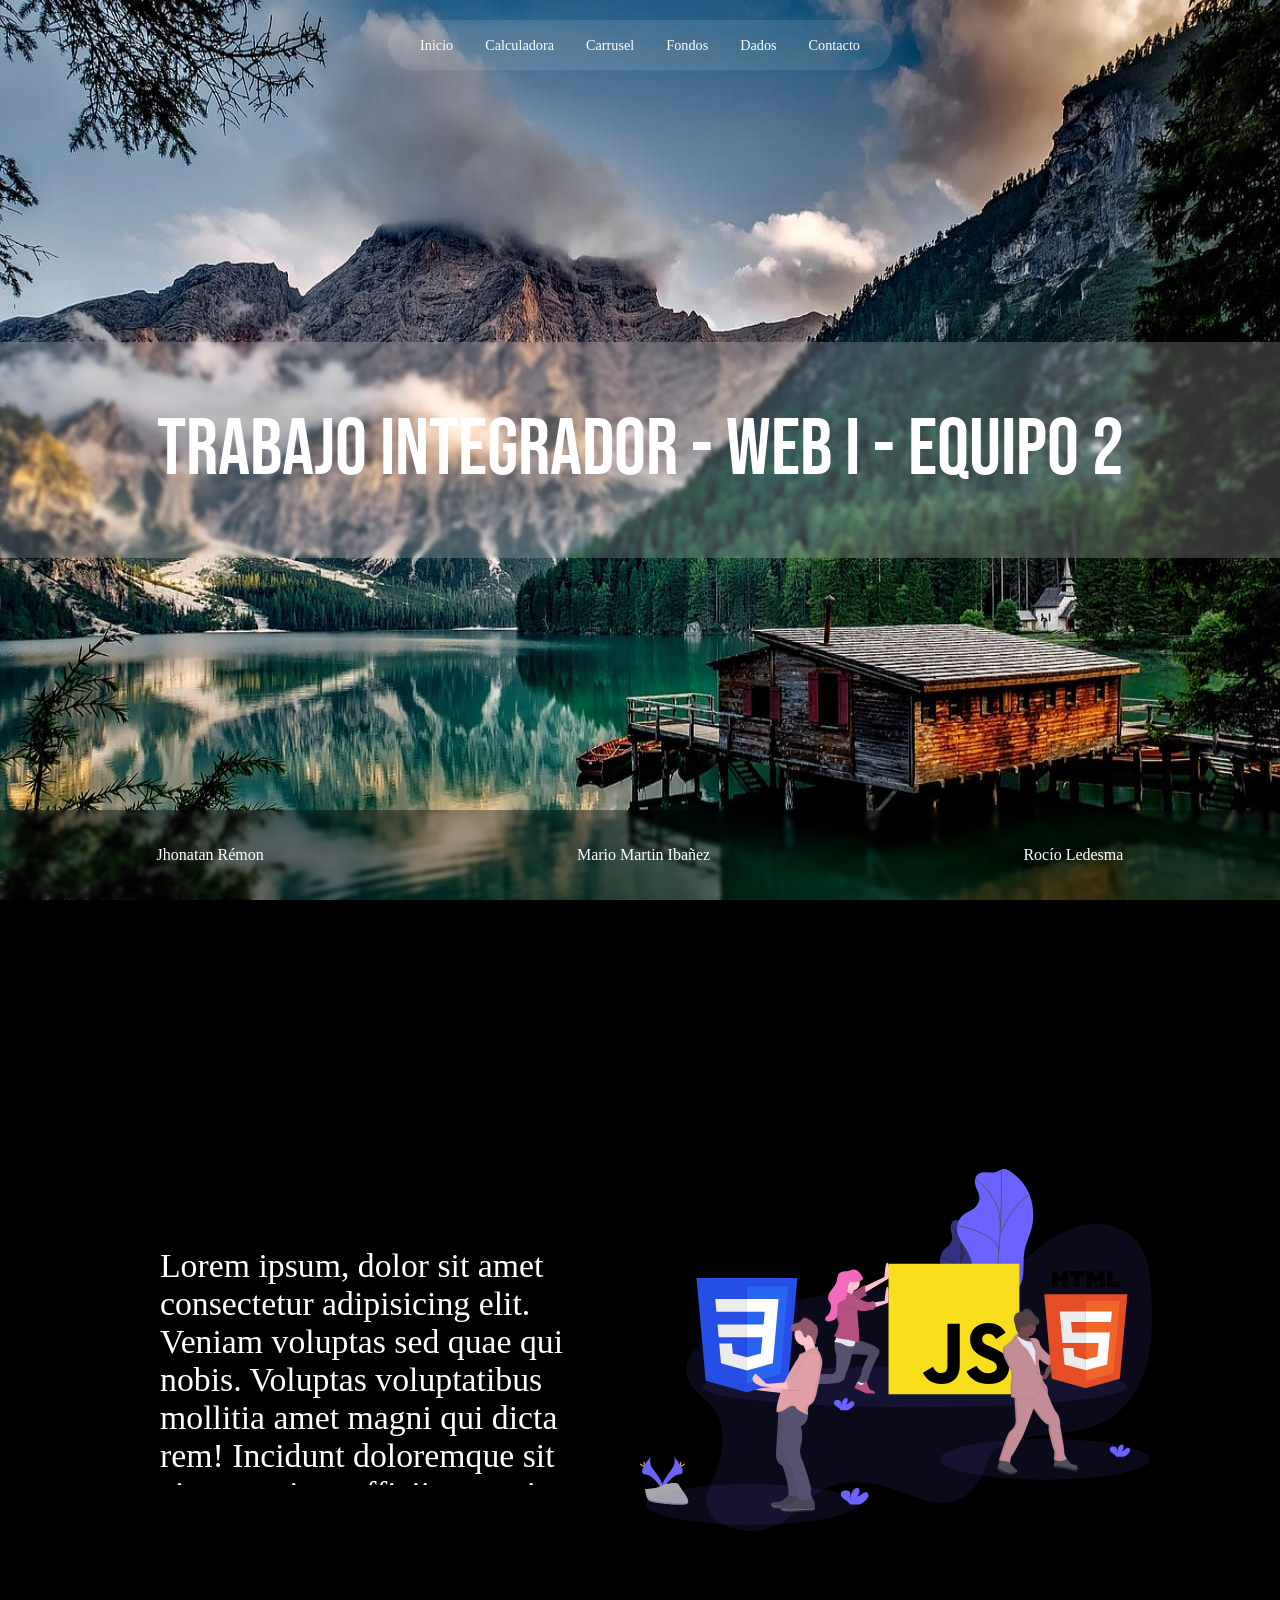
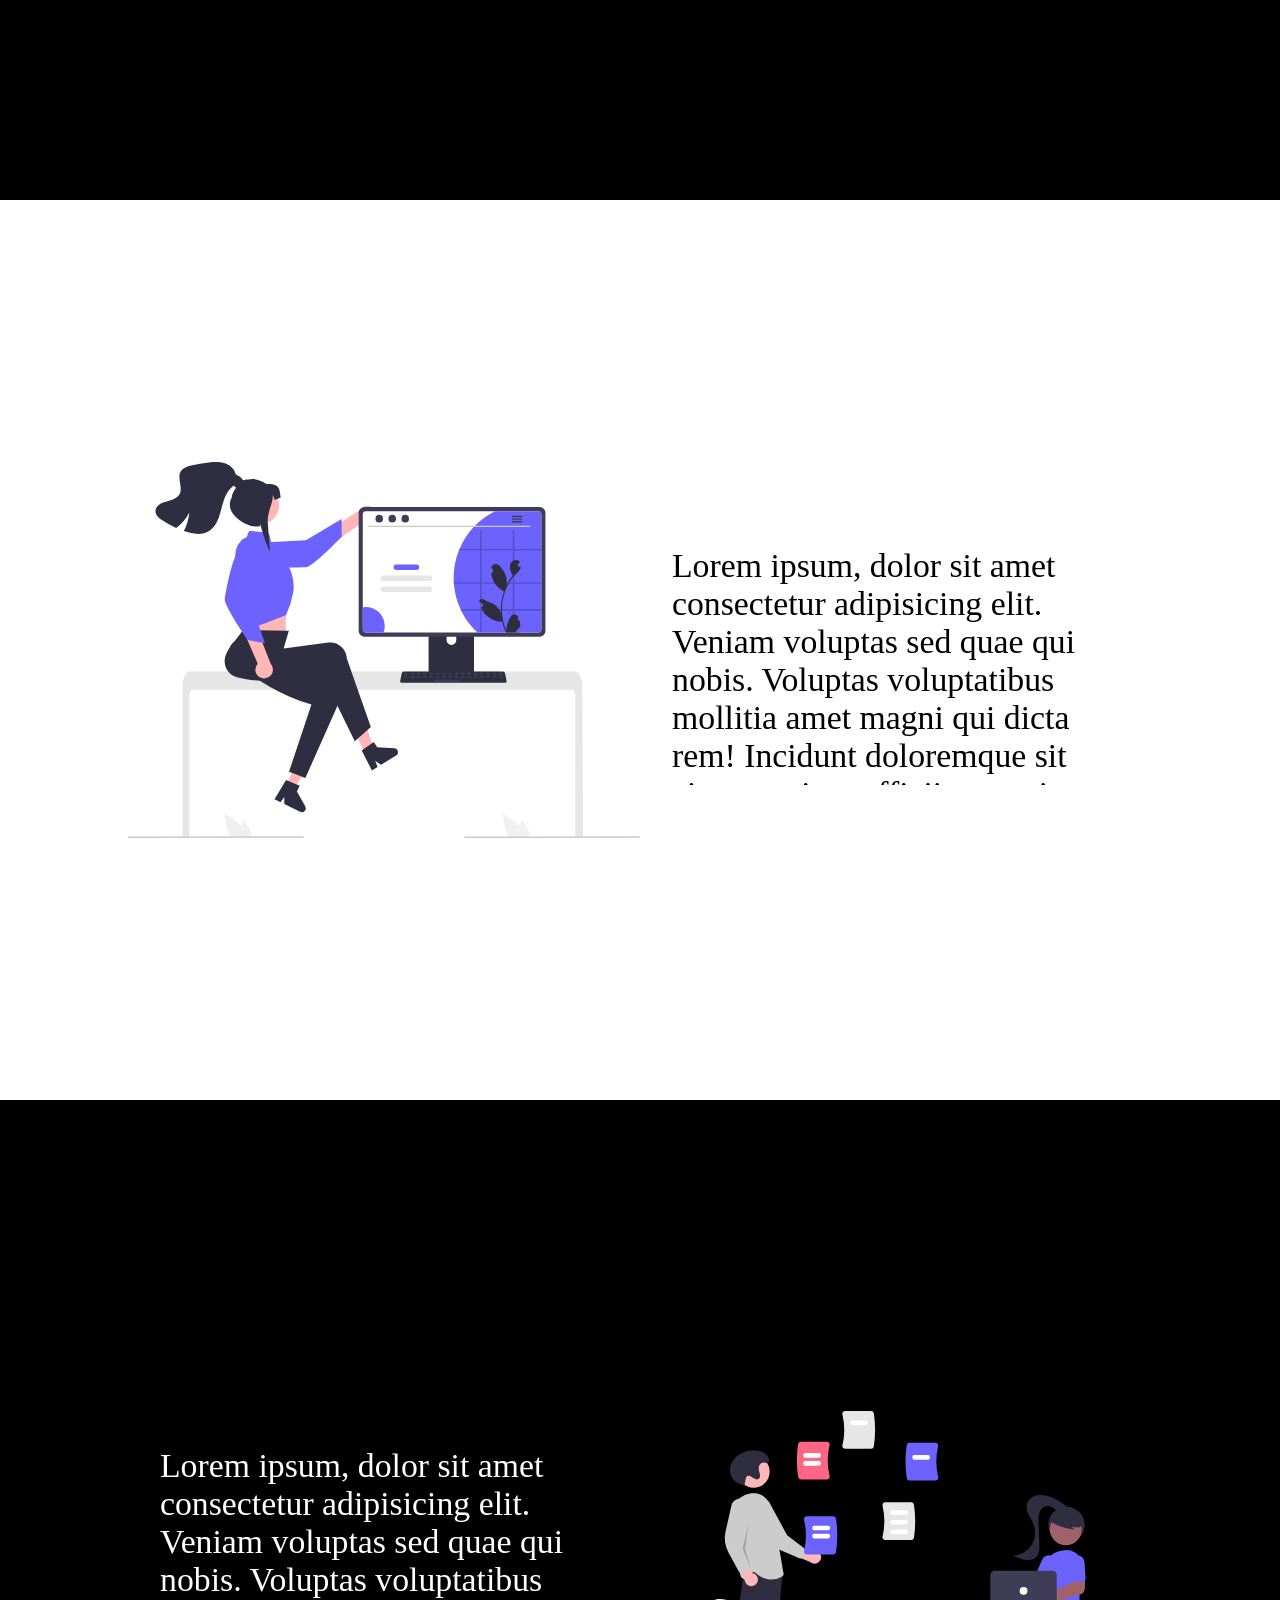
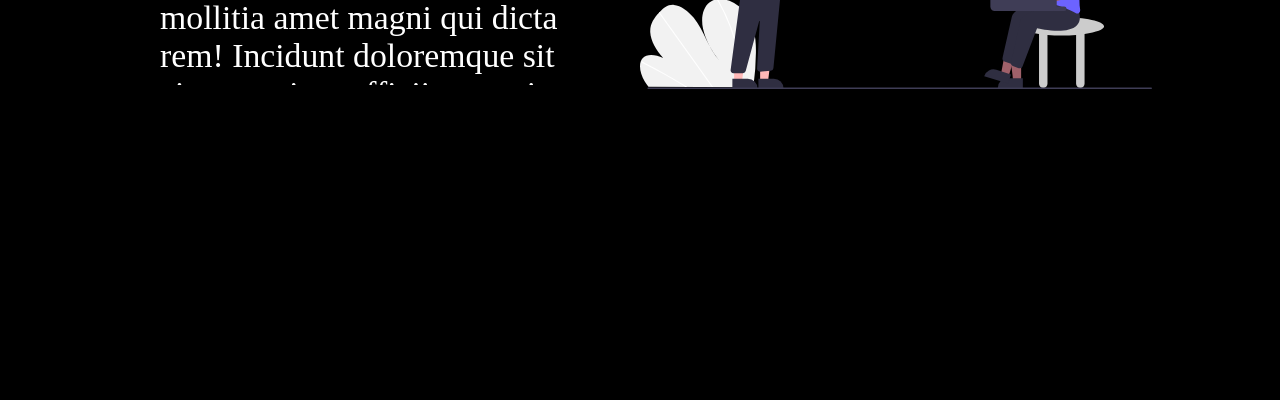
==== index.html @ 0be19ceb "realizando correciones y comentarios varios" ====
<!DOCTYPE html>
<html lang="es">
  <head>
    <meta charset="UTF-8" />
    <meta name="viewport" content="width=device-width, initial-scale=1.0" />
    <!-- Estilos generales y  reseteo de paginas -->
    <link rel="stylesheet" href="estilos/stylegranel.css" />
    <!-- Estilos propios de la pagina -->
    <link rel="stylesheet" href="estilos/index.css" />
    <!-- icono -->
    <link rel="icon" href="../imagenes/logo/UGD.png" />
    <title>UGD - G2 - Principal</title>
  </head>
  <body>
    <!-- header -->
    <header class="cabecera">
      <nav class="menu-nav">
        <ul class="lista-menu">
          <!-- EL menu de navegacion se carga desde JavaScript -->
        </ul>
      </nav>
    </header>
    <!-- section para el centrado -->
    <section class="centrado">  
      <main class="main-estilo">
        <div class="seccion-principal">
          <h1 id="foco">Trabajo integrador - WEB I - Equipo 2</h1>
        </div>
      </main>
    </section>
    <section class="ver" id="uno">
      <p class="parraf impar">Lorem ipsum, dolor sit amet consectetur adipisicing elit. Veniam voluptas sed quae qui nobis. Voluptas voluptatibus mollitia amet magni qui dicta rem! Incidunt doloremque sit eius, maxime officiis magni. Natus temporibus consequuntur rerum voluptatibus fugit, aspernatur facere. Odit odio culpa necessitatibus blanditiis ipsa porro, rem cum repellat voluptates ut non est, totam ducimus asperiores laborum eligendi minus distinctio ipsam velit?</p>
      <img src="imagenes/index/imagenHTML_CSS_JS.svg" alt="html, css, javasccript" id="hcj" class="img">
    </section>
    <section class="ver" id="dos">
      <img src="imagenes/index/diseño.svg" alt="diseño" id="diseño" class="img">
      <p class="parraf par">Lorem ipsum, dolor sit amet consectetur adipisicing elit. Veniam voluptas sed quae qui nobis. Voluptas voluptatibus mollitia amet magni qui dicta rem! Incidunt doloremque sit eius, maxime officiis magni. Natus temporibus consequuntur rerum voluptatibus fugit, aspernatur facere. Odit odio culpa necessitatibus blanditiis ipsa porro, rem cum repellat voluptates ut non est, totam ducimus asperiores laborum eligendi minus distinctio ipsam velit?</p>
    </section>
    <section class="ver" id="tres">
      <p class="parraf impar">Lorem ipsum, dolor sit amet consectetur adipisicing elit. Veniam voluptas sed quae qui nobis. Voluptas voluptatibus mollitia amet magni qui dicta rem! Incidunt doloremque sit eius, maxime officiis magni. Natus temporibus consequuntur rerum voluptatibus fugit, aspernatur facere. Odit odio culpa necessitatibus blanditiis ipsa porro, rem cum repellat voluptates ut non est, totam ducimus asperiores laborum eligendi minus distinctio ipsam velit?</p>
      <img src="imagenes/index/proyecto.svg" alt="proyecto" id="proyecto" class="img">
    </section>
    <!-- footer -->
    <footer class="footer">
      <!-- El footer se carga desde JavaScript -->
    </footer>
    <!-- carga el menu de navegacion -->
    <script src="logica/menu.js"></script>
    <!-- carga footer -->
    <script src="logica/footer.js"></script>
    
  </body>
</html>
---- estilos/stylegranel.css ----
/* Importamos las fuentes que vamos a usar roboto, monserrat y bebas neue */
@import url("https://fonts.googleapis.com/css2?family=Roboto+Mono:ital,wght@0,100..700;1,100..700&display=swap");
@import url("https://fonts.googleapis.com/css2?family=Montserrat+Alternates:ital,wght@0,100;0,200;0,300;0,400;0,500;0,600;0,700;0,800;0,900;1,100;1,200;1,300;1,400;1,500;1,600;1,700;1,800;1,900&family=Roboto+Mono:ital,wght@0,100..700;1,100..700&display=swap");
@import url("https://fonts.googleapis.com/css2?family=Bebas+Neue&display=swap");
/* Reseteamos los parametros */
* {
  margin: 0;
  padding: 0;
  box-sizing: border-box;
  color: white;
}
/* Colocamos un fondo negro por si falla el body */
:root {
  background-color: black;
  --fs-sm: clamp(0.8rem, 0.17vw + 0.76rem, 0.89rem);
  --fs-base: clamp(1rem, 0.34vw + 0.91rem, 1.19rem);
  --fs-md: clamp(1.25rem, 0.61vw + 1.1rem, 1.58rem);
  --fs-lg: clamp(1.56rem, 1vw + 1.31rem, 2.11rem);
  --fs-xl: clamp(1.95rem, 1.56vw + 1.56rem, 2.81rem);
  --fs-xxl: clamp(2.44rem, 2.38vw + 1.85rem, 3.75rem);
  --fs-xxxl: clamp(3.05rem, 3.54vw + 2.17rem, 5rem);
}
/* Usamos un display grid para el header, section y footer para evitar inconvenientes resposives */
body {
  display: grid;
  background-repeat: no-repeat;
  background-size: 100vw 100vh;
  min-height: 100vh;
  min-width: 100vw;
  grid-template-rows: auto 1fr auto;
}
/* display flex para centrar el section */
.centrado {
  display: flex;
  justify-content: space-around;
  align-items: center;
  min-width: 100vw;
  min-height: 100vh;
}
/* display flex para centrar  */
.conteiner {
  display: flex;
  justify-content: center;
  align-items: center;
  flex-flow: column nowrap;
}
/* display flex para centrar el header */
.cabecera {
  display: flex;
  justify-content: center;
  align-items: center;
  flex-flow: column nowrap;
  height: 10vh;
  position: fixed;
  right: 50%;
  left: 50%;
}
/* display flex para centrar el nav */
.menu-nav {
  display: flex;
  justify-content: center;
  align-items: center;
  flex-flow: row nowrap;
  height: 5vh;
}
/* display flex para centrar ul */
.lista-menu {
  display: flex;
  justify-content: center;
  align-items: center;
  flex-flow: row nowrap;
  border-radius: 200px;
  background-color: rgba(255, 255, 255, 0.1);
}
/* etiqueta li */
.lista-menu li {
  list-style: none;
  padding: 1rem;
}
/* Etiqueta a */
.lista-menu li a {
  text-decoration: none;
  font-size: clamp(0.8rem, 0.17vw + 0.76rem, 0.89rem);
  color: white;
  padding: 1rem;
}
/* hover de etiqueta a */
.lista-menu li a:hover {
  color: orangered;
  background-color: rgba(0, 0, 0, 0.2);
}
/* clase titulos */
.titulo {
  font-size: 4rem;
  color: azure;
  margin-top: 20px;
  text-decoration: underline;
  text-align: center;
}
/* clase parrafos */
.parrafo {
  color: coral;
  padding: 1em;
  text-align: justify;
}
/* footer user-select: none que evitar que el usuario selecciones el parrafo */
.footer {
  user-select: none;
  display: flex;
  justify-content: space-around;
  align-items: center;
  height: 10vh;
  background-color: rgba(0, 0, 0, 0.4);
  backdrop-filter: blur(2px);
  color: white;
  min-width: 100vw;
  position: fixed;
  bottom: 0;
}
/* stylo botones generales */
.btn {
  background-color: cornflowerblue;
  color: black;
  width: 150px;
  height: 50px;
  border-radius: 10px;
  font-size: 18px;
  font-weight: bold;
  cursor: pointer;
}
/* estilo hover de botones generales */
.btn:hover {
  background-color: crimson;
  color: white;
}
---- estilos/index.css ----
/* fondo de pagina index */
body {
  background-image: url(../imagenes/fondos/fondo\ principal.jpg);
}
/* tag main */
.main-estilo {
  width: 100vw;
  display: flex;
  justify-content: center;
  align-items: center;
  background-color: rgba(255, 255, 255, 0.1);
}
/* tag section */
.seccion-principal {
  display: flex;
  text-align: center;
  justify-content: center;
  align-items: center;
  backdrop-filter: blur(2px);
}
/* tag H1 */
#foco {
  user-select: none;
  width: 100vw;
  min-width: 500px;
  font-size: clamp(1rem, 3.54vw + 2.17rem, 5rem);
  background-color: rgba(255, 255, 255, 0.1);
  padding: 60px;
  font-family: "Bebas Neue", sans-serif;
  font-style: normal;
  font-weight: 400;
}
/* --------------para checkear--------------------------- */
.ver {
  width: 100vw;
  height: 100vh;
  display: flex;
  justify-content: center;
  align-items: center;
}

#uno {
  background-color: black;
}

#dos {
  background-color: white;
}

#tres {
  background-color: black;
}

.par {
  color: black;
}

.parraf {
  max-width: 40vw;
  max-height: 30vh;
  text-align: start;
  font-size: var(--fs-lg);
  padding: 2rem;
  overflow: hidden;
}

.img {
  width: 40%;
}
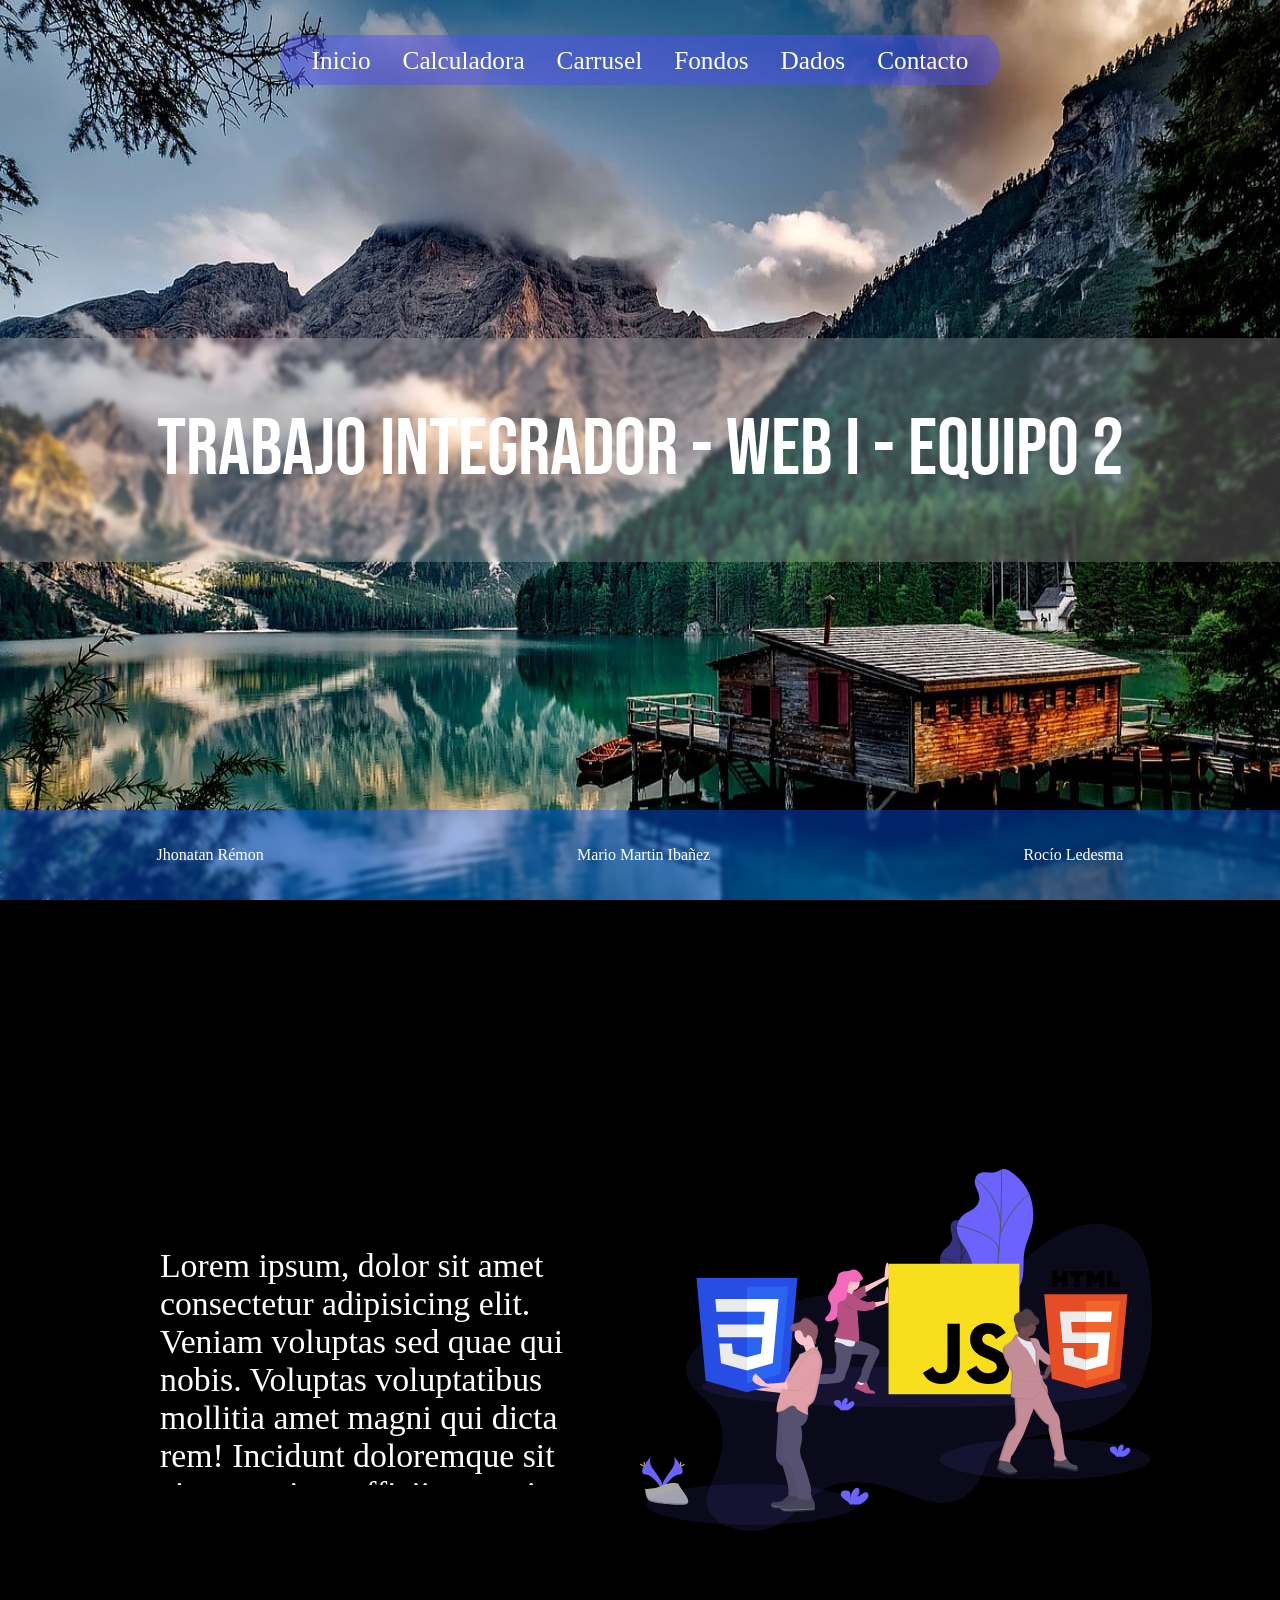
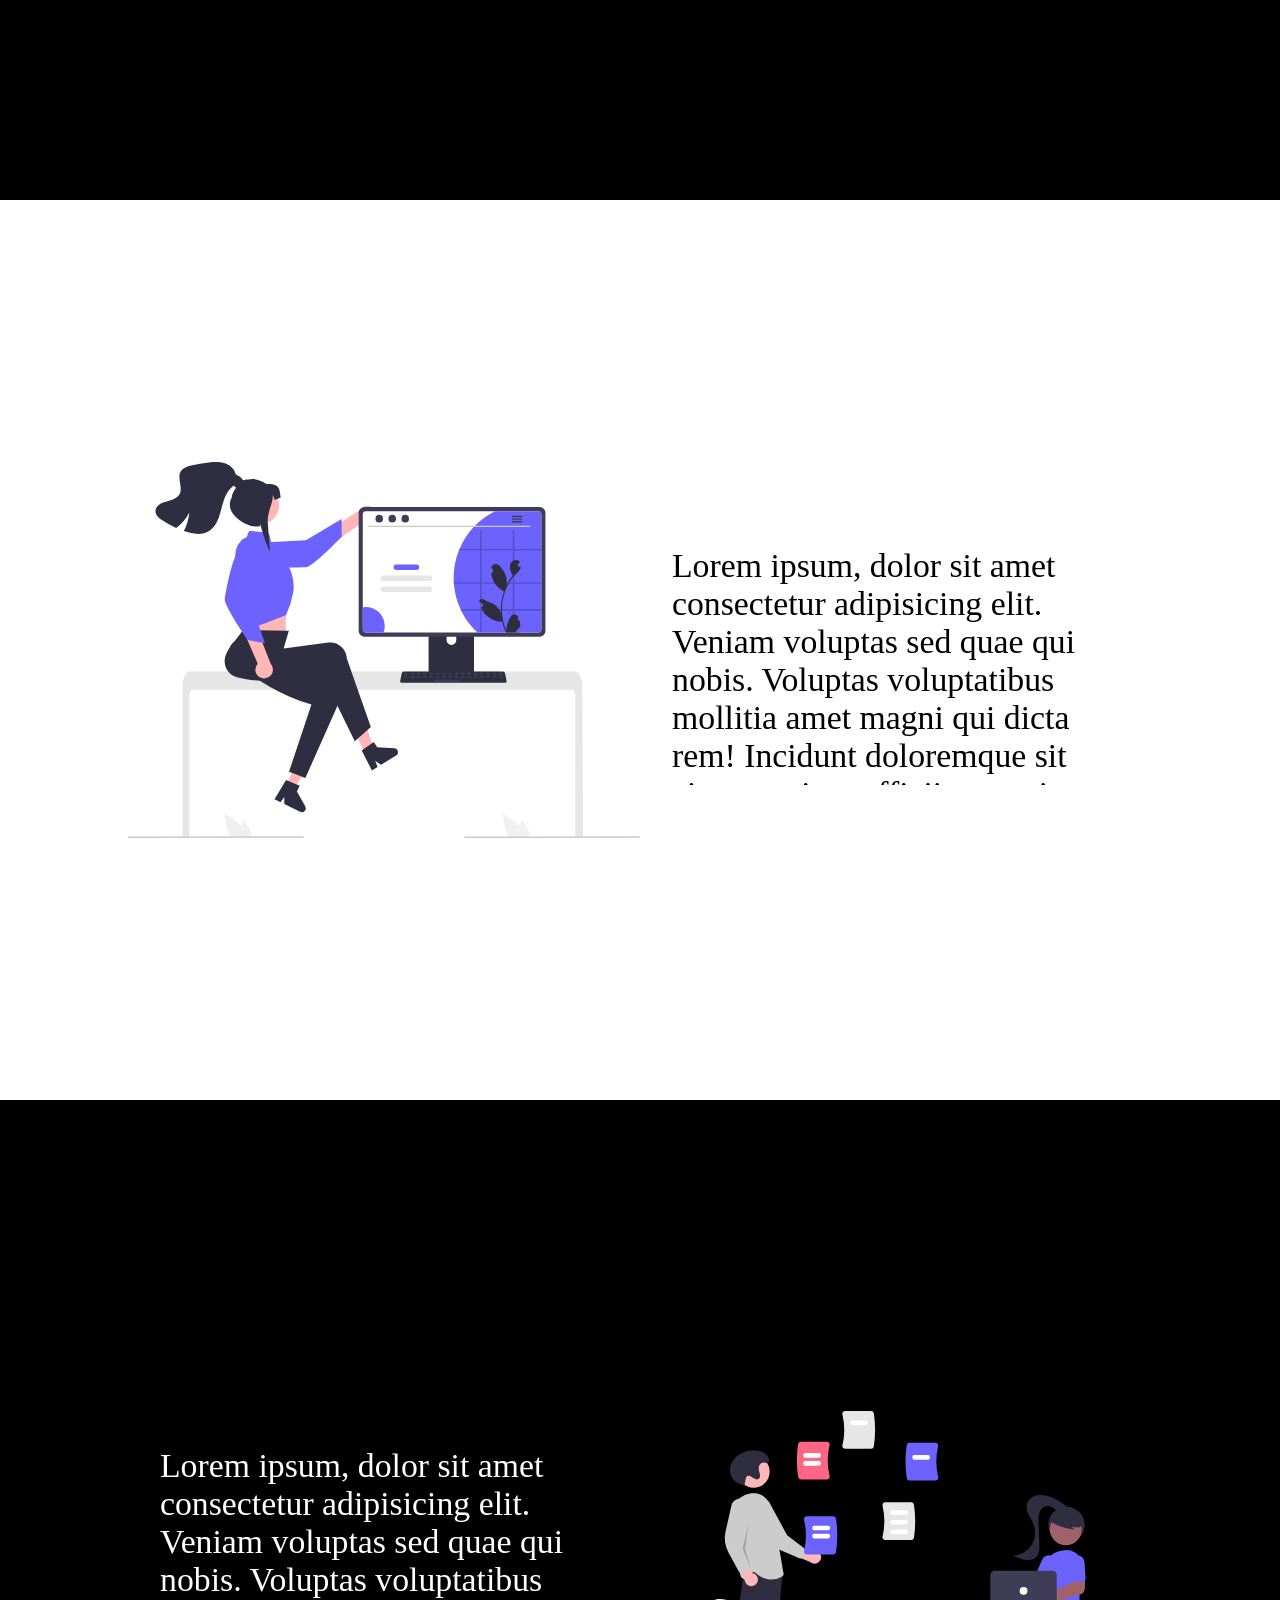
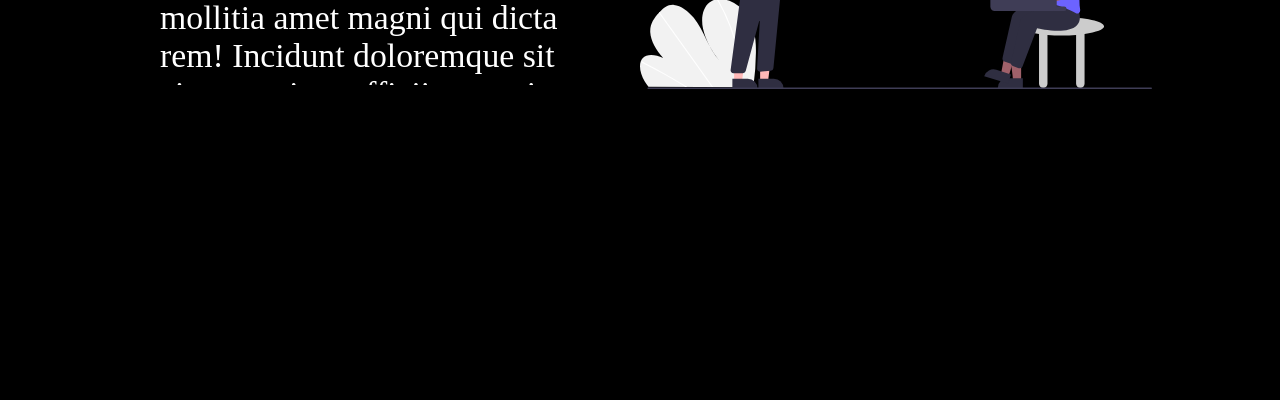
==== commit c70bcfce: "mejorando responsive" ====
--- a/index.html
+++ b/index.html
@@ -7,6 +7,8 @@
     <link rel="stylesheet" href="estilos/stylegranel.css" />
     <!-- Estilos propios de la pagina -->
     <link rel="stylesheet" href="estilos/index.css" />
+    <!-- @media para menu responsive -->
+    <link rel="stylesheet" href="estilos/menu_ham.css">
     <!-- icono -->
     <link rel="icon" href="../imagenes/logo/UGD.png" />
     <title>UGD - G2 - Principal</title>
@@ -14,6 +16,9 @@
   <body>
     <!-- header -->
     <header class="cabecera">
+      <div id="cont-ham">
+        <img src="imagenes/iconos/more_vert_FILL0_wght400_GRAD0_opsz24.svg" alt="ham" id="ham">
+      </div>
       <nav class="menu-nav">
         <ul class="lista-menu">
           <!-- EL menu de navegacion se carga desde JavaScript -->
@@ -48,6 +53,8 @@
     <script src="logica/menu.js"></script>
     <!-- carga footer -->
     <script src="logica/footer.js"></script>
+    <!-- menu hamburguesa -->
+    <script src="logica/menuHambur.js"></script>
     
   </body>
 </html>
--- a/estilos/stylegranel.css
+++ b/estilos/stylegranel.css
@@ -25,8 +25,8 @@
   display: grid;
   background-repeat: no-repeat;
   background-size: 100vw 100vh;
-  min-height: 100vh;
-  min-width: 100vw;
+  background-attachment: fixed;
+  background-position: center;
   grid-template-rows: auto 1fr auto;
 }
 /* display flex para centrar el section */
@@ -49,11 +49,11 @@
   display: flex;
   justify-content: center;
   align-items: center;
-  flex-flow: column nowrap;
+  flex-flow: row nowrap;
+  width: 100vw;
   height: 10vh;
   position: fixed;
-  right: 50%;
-  left: 50%;
+  left: 0;
 }
 /* display flex para centrar el nav */
 .menu-nav {
@@ -61,7 +61,9 @@
   justify-content: center;
   align-items: center;
   flex-flow: row nowrap;
-  height: 5vh;
+  height: 50px;
+  margin-top: 30px;
+  overflow: hidden;
 }
 /* display flex para centrar ul */
 .lista-menu {
@@ -70,7 +72,7 @@
   align-items: center;
   flex-flow: row nowrap;
   border-radius: 200px;
-  background-color: rgba(255, 255, 255, 0.1);
+  background-color: rgba(78, 78, 250, 0.468);
 }
 /* etiqueta li */
 .lista-menu li {
@@ -80,19 +82,19 @@
 /* Etiqueta a */
 .lista-menu li a {
   text-decoration: none;
-  font-size: clamp(0.8rem, 0.17vw + 0.76rem, 0.89rem);
-  color: white;
+  color: rgb(255, 255, 255);
   padding: 1rem;
+  font-size: var(--fs-md);
 }
 /* hover de etiqueta a */
 .lista-menu li a:hover {
-  color: orangered;
+  color: rgb(123, 205, 112);
   background-color: rgba(0, 0, 0, 0.2);
 }
 /* clase titulos */
 .titulo {
   font-size: 4rem;
-  color: azure;
+  color: rgb(26, 106, 227);
   margin-top: 20px;
   text-decoration: underline;
   text-align: center;
@@ -110,16 +112,16 @@
   justify-content: space-around;
   align-items: center;
   height: 10vh;
-  background-color: rgba(0, 0, 0, 0.4);
+  background-color: rgba(0, 89, 255, 0.404);
   backdrop-filter: blur(2px);
-  color: white;
-  min-width: 100vw;
+  color: rgb(255, 255, 255);
+  width: 100vw;
   position: fixed;
   bottom: 0;
 }
 /* stylo botones generales */
 .btn {
-  background-color: cornflowerblue;
+  background-color: rgb(255, 255, 255);
   color: black;
   width: 150px;
   height: 50px;
@@ -127,9 +129,14 @@
   font-size: 18px;
   font-weight: bold;
   cursor: pointer;
+  box-shadow: 0 0 1px rgb(251, 251, 251);
 }
 /* estilo hover de botones generales */
 .btn:hover {
-  background-color: crimson;
+  background-color: transparent;
   color: white;
 }
+
+#ham {
+  display: none;
+}
--- a/estilos/index.css
+++ b/estilos/index.css
@@ -22,10 +22,9 @@
 #foco {
   user-select: none;
   width: 100vw;
-  min-width: 500px;
   font-size: clamp(1rem, 3.54vw + 2.17rem, 5rem);
   background-color: rgba(255, 255, 255, 0.1);
-  padding: 60px;
+  padding: 5vw;
   font-family: "Bebas Neue", sans-serif;
   font-style: normal;
   font-weight: 400;
--- a/estilos/menu_ham.css
+++ b/estilos/menu_ham.css
@@ -0,0 +1,46 @@
+@media screen and (max-width: 576px) {
+  #cont-ham {
+    position: absolute;
+    left: 0;
+    width: 100vw;
+    z-index: 1;
+  }
+  
+  #ham {
+    position: relative;
+    top: 20px;
+    left: 20px;
+    display: flex;
+    width: 50px;
+    cursor: pointer;
+  }
+  .lista-menu {
+    display: none;
+    position: absolute;
+    top: 0;
+    bottom: 0;
+    border-radius: 0;
+    padding-top: 1vh;
+    width: 100vw;
+    height: 100vh;
+    background-color: rgba(78, 78, 250, 0.855);
+}
+.lista-menu li {
+    display: flex;
+    justify-content: space-evenly;
+    align-items: center;
+    flex-direction: column;
+    height: 100vh;
+    width: 100vw;
+  }
+  .lista-menu li a {
+    text-decoration: none;
+    color: rgb(255, 255, 255);
+    padding: 5% 100vw;
+    font-size: var(--fs-xl);
+  }
+}
+
+.activo {
+  display: flex;
+}
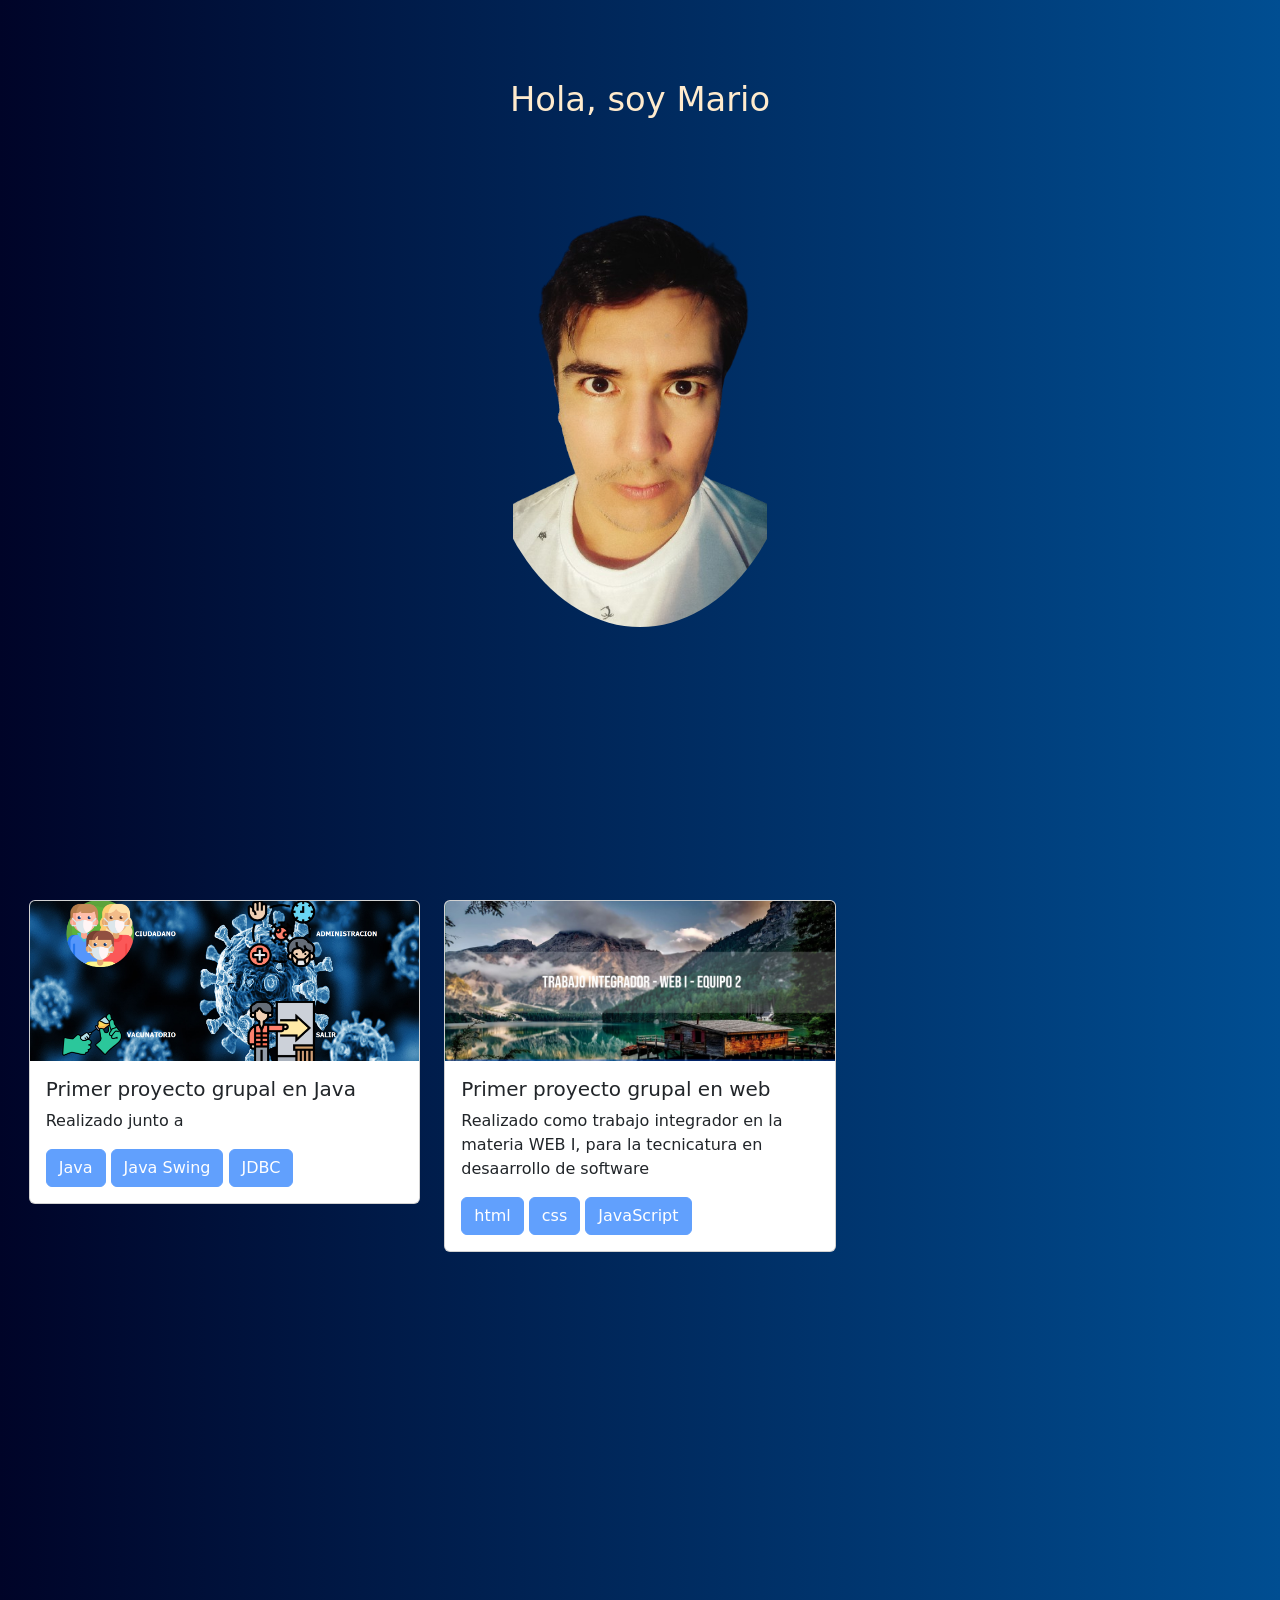
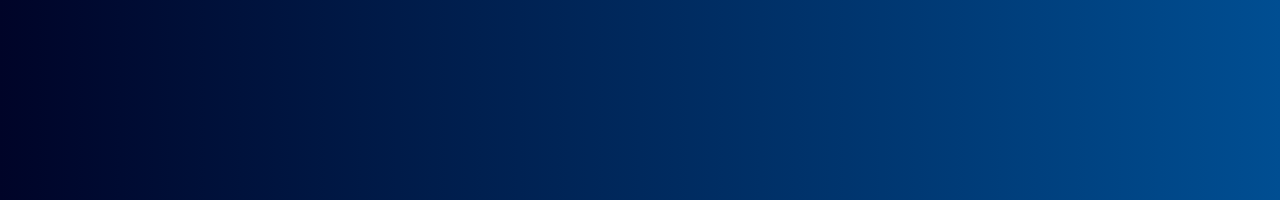
==== commit d6787726: "commit inicial porfolio" ====
--- a/index.html
+++ b/index.html
@@ -1,60 +1,53 @@
 <!DOCTYPE html>
-<html lang="es">
+<html lang="en">
   <head>
     <meta charset="UTF-8" />
     <meta name="viewport" content="width=device-width, initial-scale=1.0" />
-    <!-- Estilos generales y  reseteo de paginas -->
-    <link rel="stylesheet" href="estilos/stylegranel.css" />
-    <!-- Estilos propios de la pagina -->
-    <link rel="stylesheet" href="estilos/index.css" />
-    <!-- @media para menu responsive -->
-    <link rel="stylesheet" href="estilos/menu_ham.css">
-    <!-- icono -->
-    <link rel="icon" href="../imagenes/logo/UGD.png" />
-    <title>UGD - G2 - Principal</title>
+    <link rel="stylesheet" href="css/style.css" />
+    <link rel="icon" href="../img/iconos/Logo_hormiga.png" />
+    <title>Porfolio de Mario Martin Ibañez</title>
   </head>
   <body>
-    <!-- header -->
-    <header class="cabecera">
-      <div id="cont-ham">
-        <img src="imagenes/iconos/more_vert_FILL0_wght400_GRAD0_opsz24.svg" alt="ham" id="ham">
-      </div>
-      <nav class="menu-nav">
-        <ul class="lista-menu">
-          <!-- EL menu de navegacion se carga desde JavaScript -->
-        </ul>
-      </nav>
-    </header>
-    <!-- section para el centrado -->
-    <section class="centrado">  
-      <main class="main-estilo">
-        <div class="seccion-principal">
-          <h1 id="foco">Trabajo integrador - WEB I - Equipo 2</h1>
+    <nav class="navegacion">
+    </nav>
+    <section class="conteiner" id="sobre_mi">
+      <h2 class="titulo">Hola, soy Mario</h2>
+      <img src="img/foto/marioIbz.png" alt="foto de mario" id="logo_central">
+    </section>
+    <section class="conteiner">
+      <div class="row row-cols-1 row-cols-md-3 g-4">
+        <div class="col">
+          <div class="card">
+            <a href="https://github.com/joselesc/Vacunacion-g9?tab=readme-ov-file" target="_blank">
+              <img src="img/img_proyectos/Proyecto_java_argProg.png" class="card-img-top obj" alt="Proyecto Java">
+            </a>
+            <div class="card-body">
+              <h5 class="card-title">Primer proyecto grupal en Java</h5>
+              <p class="card-text">Realizado junto a </p>
+              <button type="button" class="btn btn-primary disabled">Java</button>
+              <button type="button" class="btn btn-primary disabled">Java Swing</button>
+              <button type="button" class="btn btn-primary disabled">JDBC</button>
+            </div>
+          </div>
         </div>
-      </main>
+        <div class="col">
+          <div class="card">
+            <a href="html/Trabajo_integrador_WEB_I_UGD/index.html" target="_blank">
+              <img src="img/img_proyectos/proyecto_web_I.JPG" class="card-img-top obj" alt="Proyecto web I">
+            </a>
+            <div class="card-body">
+              <h5 class="card-title">Primer proyecto grupal en web</h5>
+              <p class="card-text">Realizado como trabajo integrador en la materia WEB I, para la tecnicatura en desaarrollo de software</p>
+              <button type="button" class="btn btn-primary disabled">html</button>
+              <button type="button" class="btn btn-primary disabled">css</button>
+              <button type="button" class="btn btn-primary disabled">JavaScript</button>
+            </div>
+          </div>
+        </div>
     </section>
-    <section class="ver" id="uno">
-      <p class="parraf impar">Lorem ipsum, dolor sit amet consectetur adipisicing elit. Veniam voluptas sed quae qui nobis. Voluptas voluptatibus mollitia amet magni qui dicta rem! Incidunt doloremque sit eius, maxime officiis magni. Natus temporibus consequuntur rerum voluptatibus fugit, aspernatur facere. Odit odio culpa necessitatibus blanditiis ipsa porro, rem cum repellat voluptates ut non est, totam ducimus asperiores laborum eligendi minus distinctio ipsam velit?</p>
-      <img src="imagenes/index/imagenHTML_CSS_JS.svg" alt="html, css, javasccript" id="hcj" class="img">
-    </section>
-    <section class="ver" id="dos">
-      <img src="imagenes/index/diseño.svg" alt="diseño" id="diseño" class="img">
-      <p class="parraf par">Lorem ipsum, dolor sit amet consectetur adipisicing elit. Veniam voluptas sed quae qui nobis. Voluptas voluptatibus mollitia amet magni qui dicta rem! Incidunt doloremque sit eius, maxime officiis magni. Natus temporibus consequuntur rerum voluptatibus fugit, aspernatur facere. Odit odio culpa necessitatibus blanditiis ipsa porro, rem cum repellat voluptates ut non est, totam ducimus asperiores laborum eligendi minus distinctio ipsam velit?</p>
-    </section>
-    <section class="ver" id="tres">
-      <p class="parraf impar">Lorem ipsum, dolor sit amet consectetur adipisicing elit. Veniam voluptas sed quae qui nobis. Voluptas voluptatibus mollitia amet magni qui dicta rem! Incidunt doloremque sit eius, maxime officiis magni. Natus temporibus consequuntur rerum voluptatibus fugit, aspernatur facere. Odit odio culpa necessitatibus blanditiis ipsa porro, rem cum repellat voluptates ut non est, totam ducimus asperiores laborum eligendi minus distinctio ipsam velit?</p>
-      <img src="imagenes/index/proyecto.svg" alt="proyecto" id="proyecto" class="img">
-    </section>
-    <!-- footer -->
-    <footer class="footer">
-      <!-- El footer se carga desde JavaScript -->
+    <footer>
+
     </footer>
-    <!-- carga el menu de navegacion -->
-    <script src="logica/menu.js"></script>
-    <!-- carga footer -->
-    <script src="logica/footer.js"></script>
-    <!-- menu hamburguesa -->
-    <script src="logica/menuHambur.js"></script>
-    
+   <!--  <script src="main.js"></script> -->
   </body>
 </html>
--- a/css/style.css
+++ b/css/style.css
@@ -0,0 +1,68 @@
+@import url(normalize.css);
+@import url("https://cdn.jsdelivr.net/npm/bootstrap@5.3.3/dist/css/bootstrap.min.css");
+
+:root {
+  --fs-sm: clamp(0.8rem, 0.17vw + 0.76rem, 0.89rem);
+  --fs-base: clamp(1rem, 0.34vw + 0.91rem, 1.19rem);
+  --fs-md: clamp(1.25rem, 0.61vw + 1.1rem, 1.58rem);
+  --fs-lg: clamp(1.56rem, 1vw + 1.31rem, 2.11rem);
+  --fs-xl: clamp(1.95rem, 1.56vw + 1.56rem, 2.81rem);
+  --fs-xxl: clamp(2.44rem, 2.38vw + 1.85rem, 3.75rem);
+  --fs-xxxl: clamp(3.05rem, 3.54vw + 2.17rem, 5rem);
+}
+
+body {
+  background: #000428; /* fallback for old browsers */
+  background: -webkit-linear-gradient(
+    to left,
+    #004e92,
+    #000428
+  ); /* Chrome 10-25, Safari 5.1-6 */
+  background: linear-gradient(
+    to left,
+    #004e92,
+    #000428
+  ); /* W3C, IE 10+/ Edge, Firefox 16+, Chrome 26+, Opera 12+, Safari 7+ */
+  min-width: 100vw;
+  min-height: 100vh;
+}
+
+.conteiner {
+  min-width: 100vw;
+  min-height: 100vh;
+  padding: 0px 20px;
+  display: flex;
+  justify-content: start;
+  align-items: center;
+  flex-flow: column nowrap;
+}
+
+.titulo {
+  display: flex;
+  justify-content: center;
+  align-items: center;
+  flex-flow: column nowrap;
+  position: relative;
+  top: 5rem;
+  color: blanchedalmond;
+  font-size: var(--fs-lg);
+}
+
+#logo_central {
+  display: flex;
+  justify-content: center;
+  align-items: center;
+  flex-grow: column nowrap;
+  position: relative;
+  top: 8rem;
+  border-radius: 50%;
+  width: 25vw;
+  max-height: 50vh;
+  object-fit: contain;
+}
+/* imagenes dentro de card proyectos, para redimensinar tamaños */
+.obj {
+  max-width: 30rem;
+  max-height: 10rem;
+  object-fit: cover;
+}
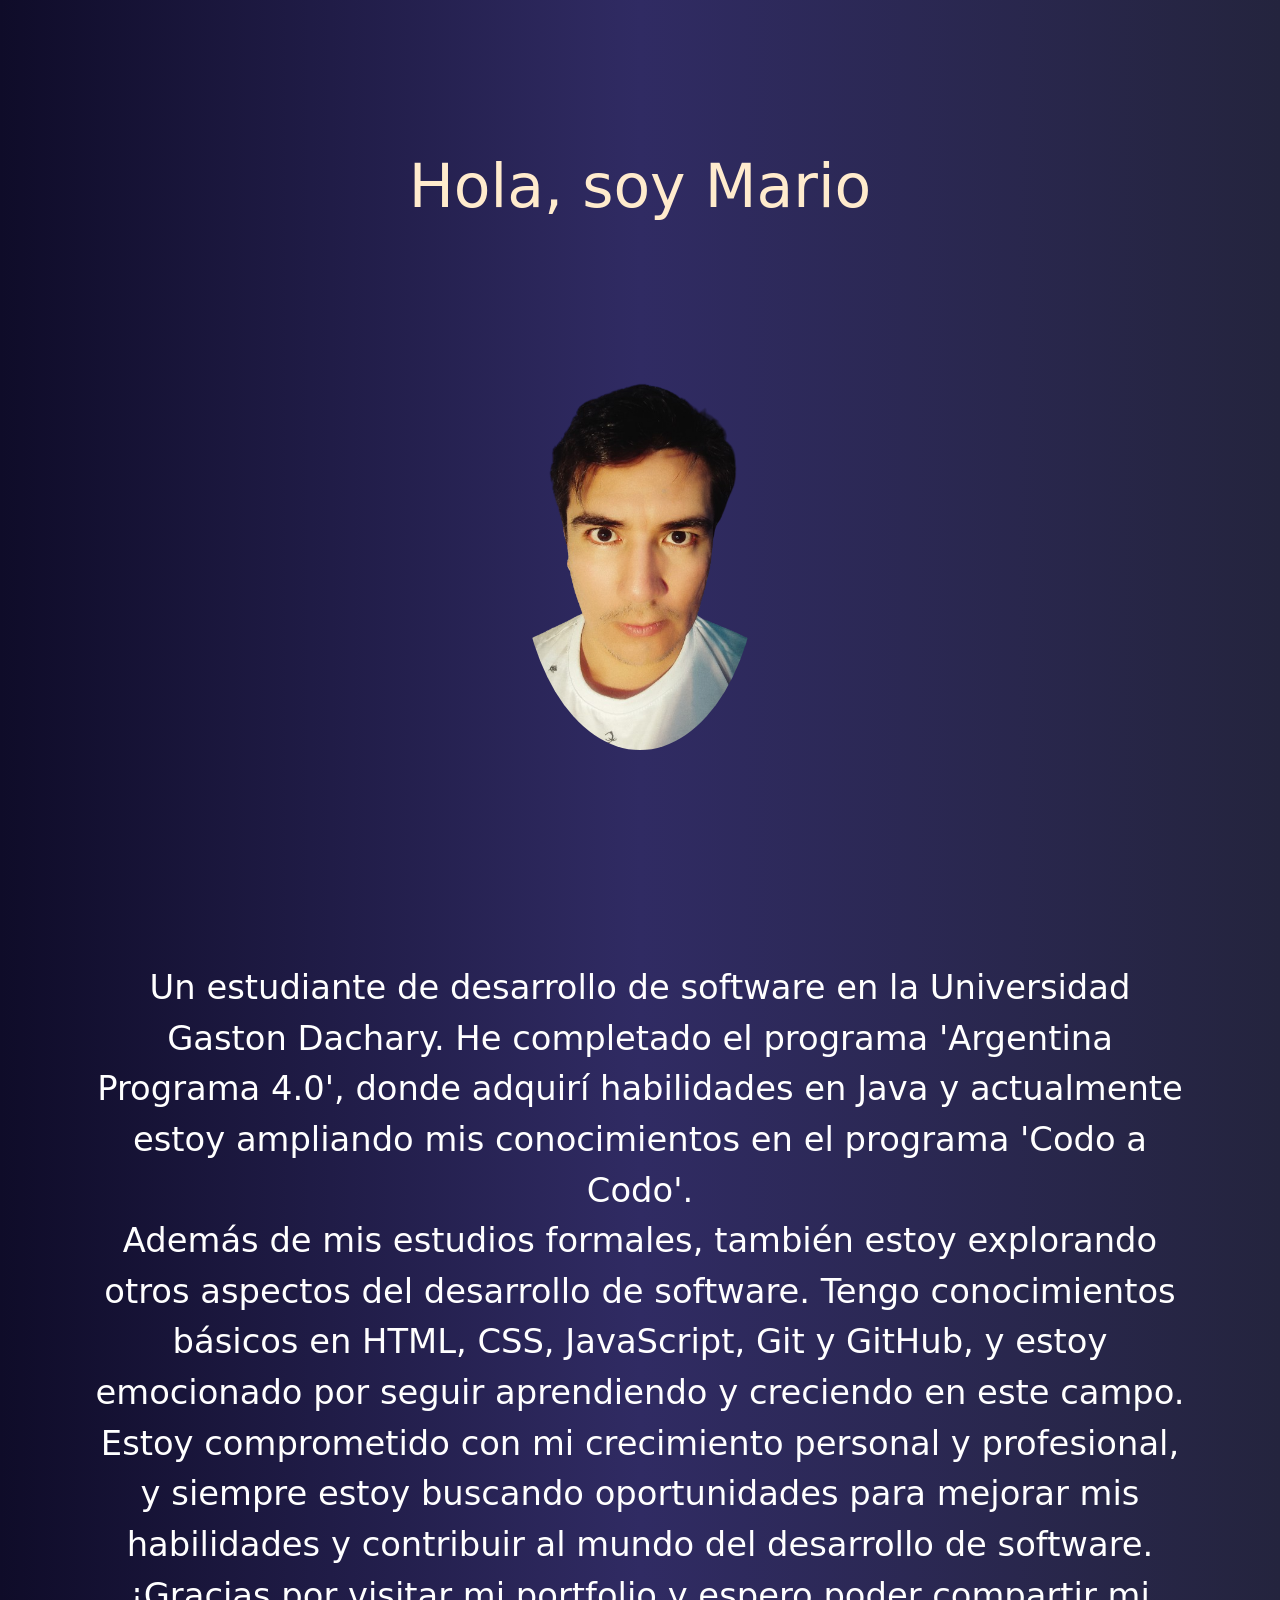
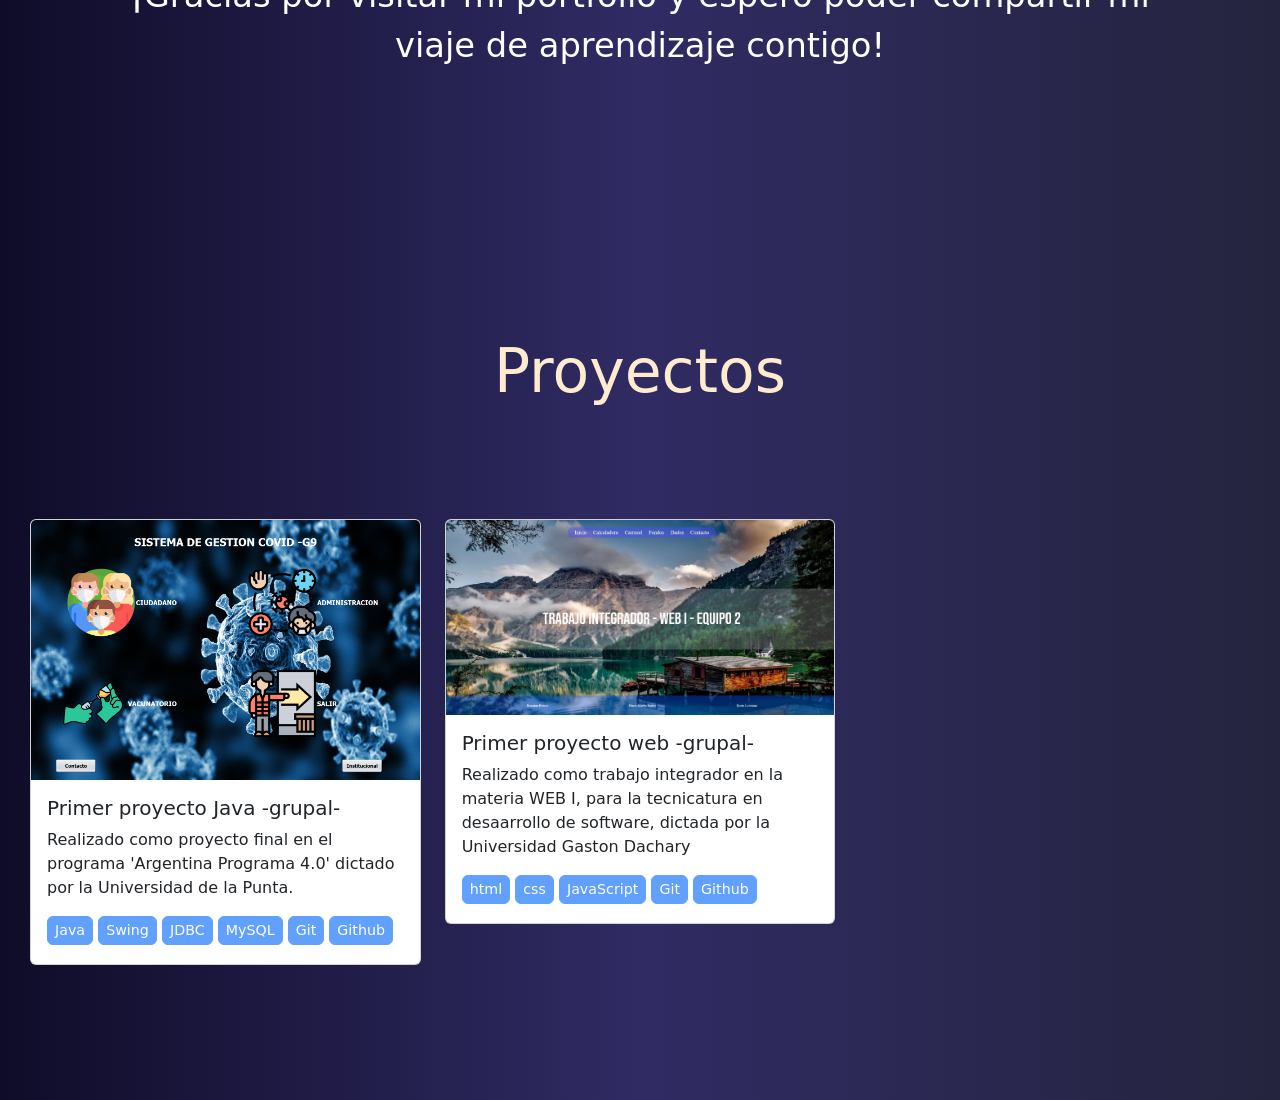
==== commit 7b837d85: "completando estilos responsive" ====
--- a/index.html
+++ b/index.html
@@ -8,13 +8,26 @@
     <title>Porfolio de Mario Martin Ibañez</title>
   </head>
   <body>
-    <nav class="navegacion">
+    <nav id="navegacion">
     </nav>
     <section class="conteiner" id="sobre_mi">
       <h2 class="titulo">Hola, soy Mario</h2>
-      <img src="img/foto/marioIbz.png" alt="foto de mario" id="logo_central">
+      <div class="conteiner-flex-r">
+        <img src="img/foto/marioIbz.png" alt="foto de mario" id="logo_central">
+      </div>
     </section>
     <section class="conteiner">
+      <p class="parrafo overflow-y-auto">Un estudiante de desarrollo de software en la Universidad Gaston Dachary. He completado el programa 'Argentina Programa 4.0', donde adquirí habilidades en Java y actualmente estoy ampliando mis conocimientos en el programa 'Codo a Codo'. <br>
+
+        Además de mis estudios formales, también estoy explorando otros aspectos del desarrollo de software. Tengo conocimientos básicos en HTML, CSS, JavaScript, Git y GitHub, y estoy emocionado por seguir aprendiendo y creciendo en este campo. <br>
+        
+        Estoy comprometido con mi crecimiento personal y profesional, y siempre estoy buscando oportunidades para mejorar mis habilidades y contribuir al mundo del desarrollo de software. <br>
+        
+        ¡Gracias por visitar mi portfolio y espero poder compartir mi viaje de aprendizaje contigo!</p>
+        <p></p>
+    </section>
+    <section class="conteiner">
+      <h2 class="titulo">Proyectos</h2>
       <div class="row row-cols-1 row-cols-md-3 g-4">
         <div class="col">
           <div class="card">
@@ -22,11 +35,14 @@
               <img src="img/img_proyectos/Proyecto_java_argProg.png" class="card-img-top obj" alt="Proyecto Java">
             </a>
             <div class="card-body">
-              <h5 class="card-title">Primer proyecto grupal en Java</h5>
-              <p class="card-text">Realizado junto a </p>
+              <h5 class="card-title">Primer proyecto Java -grupal-</h5>
+              <p class="card-text">Realizado como proyecto final en el programa 'Argentina Programa 4.0' dictado por la Universidad de la Punta.</p>
               <button type="button" class="btn btn-primary disabled">Java</button>
-              <button type="button" class="btn btn-primary disabled">Java Swing</button>
+              <button type="button" class="btn btn-primary disabled">Swing</button>
               <button type="button" class="btn btn-primary disabled">JDBC</button>
+              <button type="button" class="btn btn-primary disabled">MySQL</button>
+              <button type="button" class="btn btn-primary disabled">Git</button>
+              <button type="button" class="btn btn-primary disabled">Github</button>
             </div>
           </div>
         </div>
@@ -36,11 +52,13 @@
               <img src="img/img_proyectos/proyecto_web_I.JPG" class="card-img-top obj" alt="Proyecto web I">
             </a>
             <div class="card-body">
-              <h5 class="card-title">Primer proyecto grupal en web</h5>
-              <p class="card-text">Realizado como trabajo integrador en la materia WEB I, para la tecnicatura en desaarrollo de software</p>
+              <h5 class="card-title">Primer proyecto web -grupal-</h5>
+              <p class="card-text">Realizado como trabajo integrador en la materia WEB I, para la tecnicatura en desaarrollo de software, dictada por la Universidad Gaston Dachary</p>
               <button type="button" class="btn btn-primary disabled">html</button>
               <button type="button" class="btn btn-primary disabled">css</button>
               <button type="button" class="btn btn-primary disabled">JavaScript</button>
+              <button type="button" class="btn btn-primary disabled">Git</button>
+              <button type="button" class="btn btn-primary disabled">Github</button>
             </div>
           </div>
         </div>
--- a/css/style.css
+++ b/css/style.css
@@ -12,57 +12,66 @@
 }
 
 body {
-  background: #000428; /* fallback for old browsers */
+  background: #0f0c29; /* fallback for old browsers */
   background: -webkit-linear-gradient(
     to left,
-    #004e92,
-    #000428
+    #24243e,
+    #302b63,
+    #0f0c29
   ); /* Chrome 10-25, Safari 5.1-6 */
   background: linear-gradient(
     to left,
-    #004e92,
-    #000428
+    #24243e,
+    #302b63,
+    #0f0c29
   ); /* W3C, IE 10+/ Edge, Firefox 16+, Chrome 26+, Opera 12+, Safari 7+ */
-  min-width: 100vw;
-  min-height: 100vh;
+  min-width: 260px;
 }
 
 .conteiner {
-  min-width: 100vw;
+  min-width: 90vw;
   min-height: 100vh;
-  padding: 0px 20px;
+  padding: 30px;
   display: flex;
-  justify-content: start;
+  justify-content: space-evenly;
   align-items: center;
   flex-flow: column nowrap;
 }
 
+.parrafo {
+  color: white;
+  font-size: var(--fs-lg);
+  text-align: center;
+  max-width: 90%;
+}
+
 .titulo {
-  display: flex;
-  justify-content: center;
-  align-items: center;
-  flex-flow: column nowrap;
-  position: relative;
-  top: 5rem;
+  text-align: center;
   color: blanchedalmond;
-  font-size: var(--fs-lg);
+  font-size: var(--fs-xxl);
 }
 
 #logo_central {
-  display: flex;
-  justify-content: center;
-  align-items: center;
-  flex-grow: column nowrap;
-  position: relative;
-  top: 8rem;
   border-radius: 50%;
-  width: 25vw;
-  max-height: 50vh;
+  width: 15rem;
+  height: 25rem;
   object-fit: contain;
 }
-/* imagenes dentro de card proyectos, para redimensinar tamaños */
-.obj {
-  max-width: 30rem;
-  max-height: 10rem;
-  object-fit: cover;
+
+.btn {
+  margin-bottom: 3px;
+  padding: 3px 7px;
+  font-size: var(--fs-sm);
+}
+
+@media screen and (max-width: 768px){
+  .parrafo {
+    font-size: var(--fs-md);
+  }
+}
+
+@media screen and (max-width: 576px){
+  .parrafo {
+    font-size: var(--fs-sm);
+  }
 }
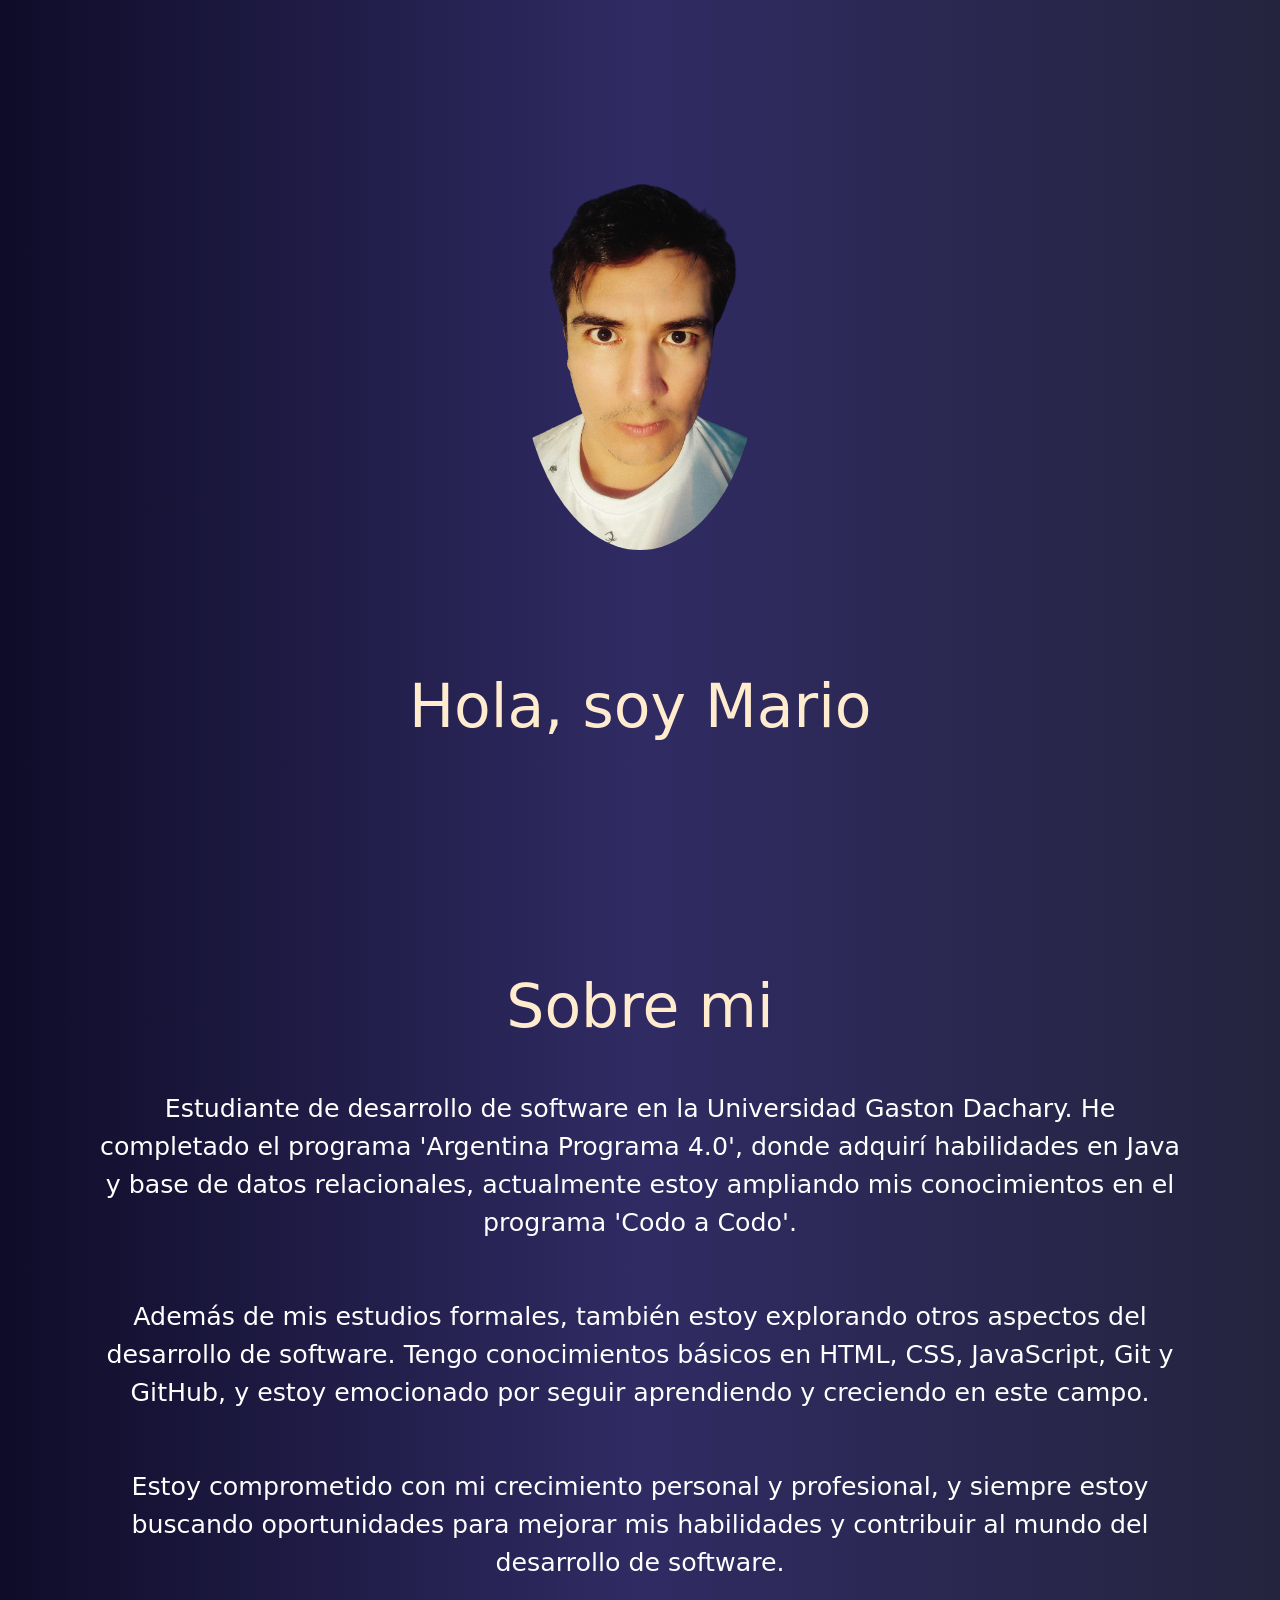
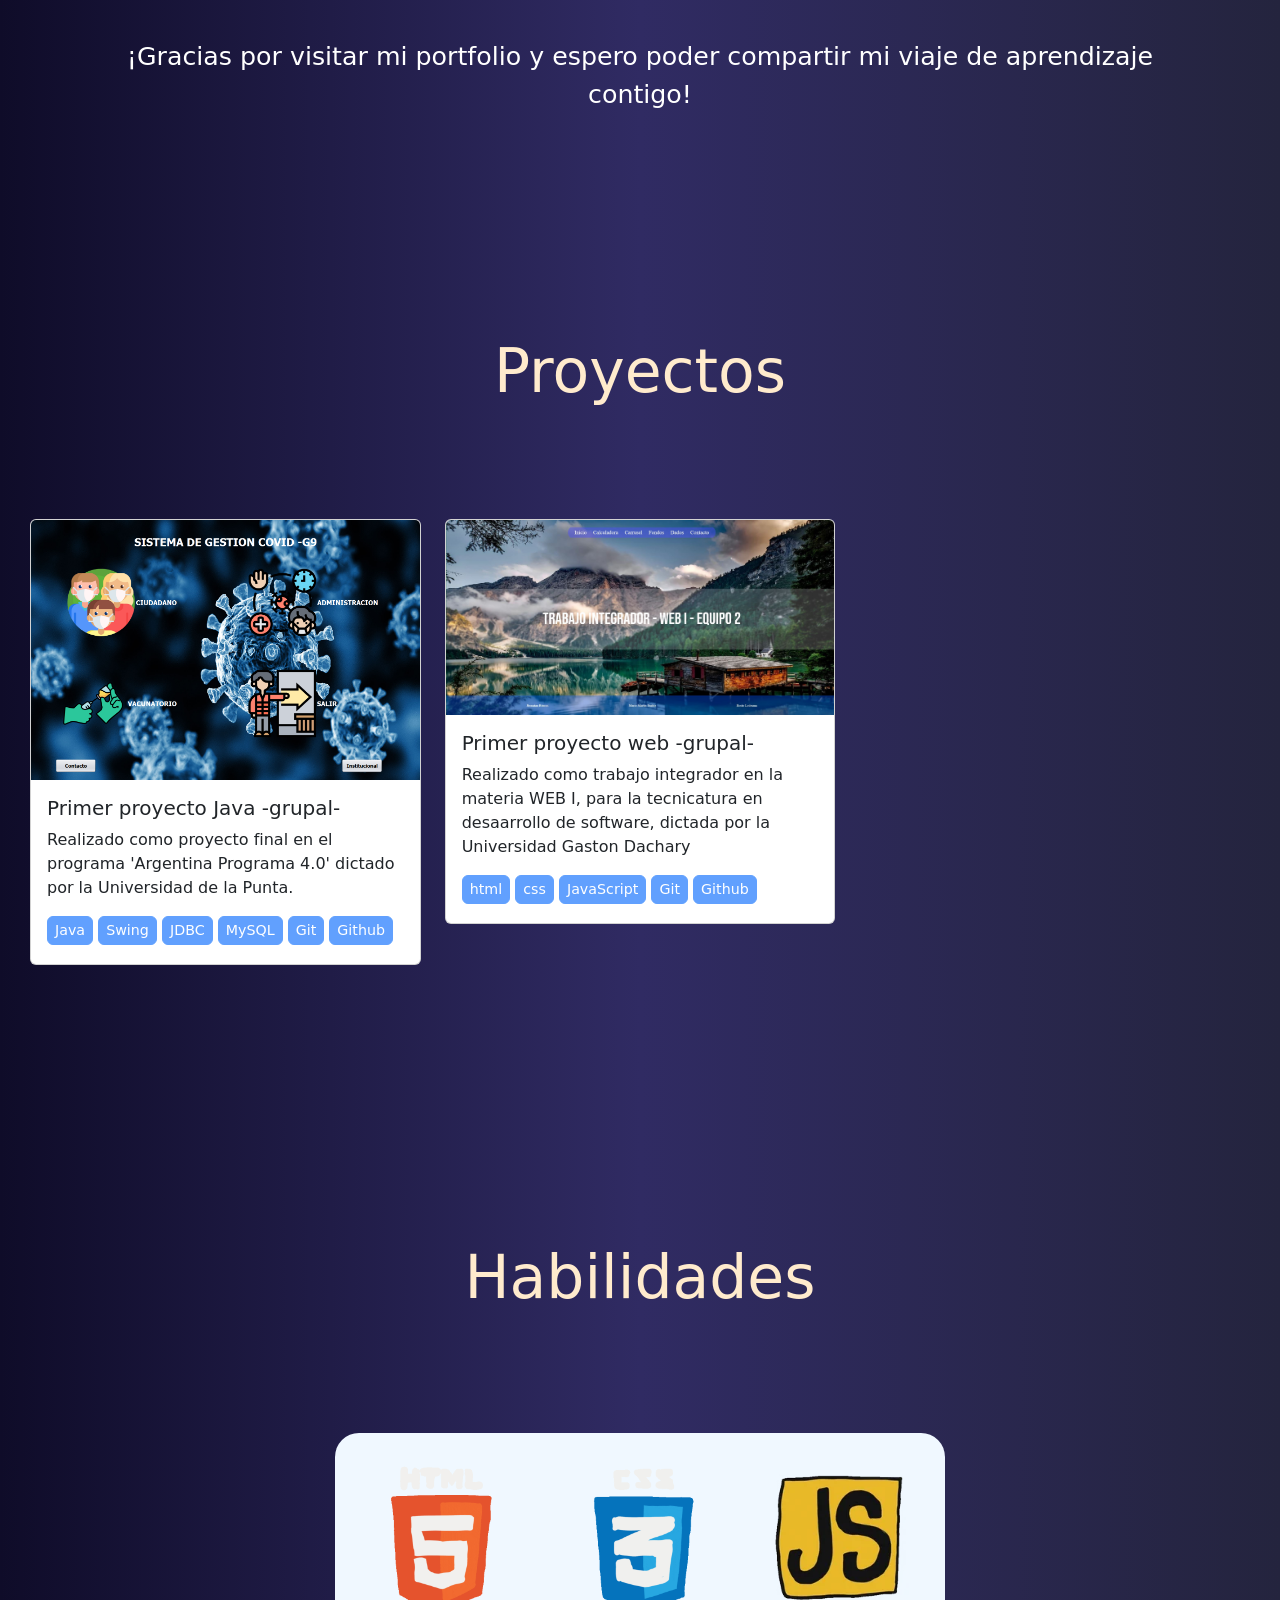
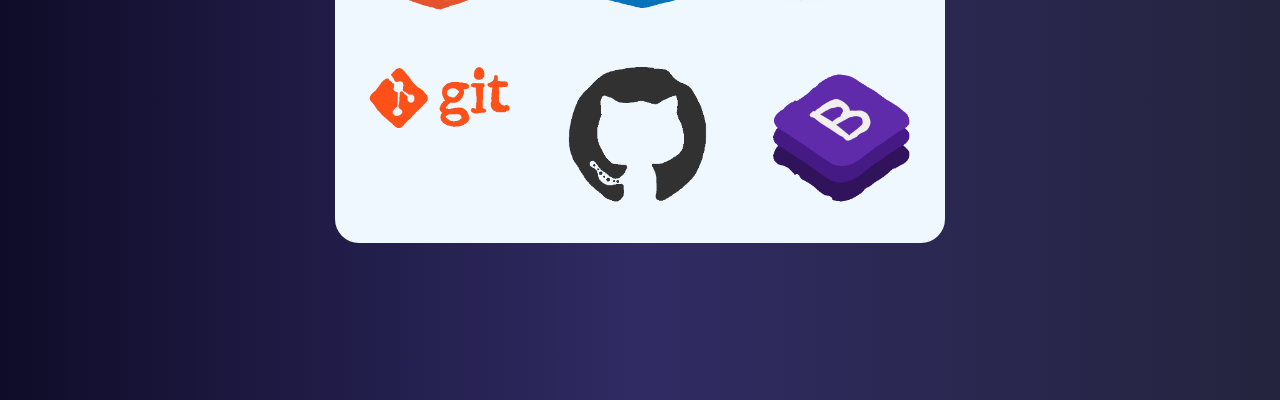
==== commit a37e56ed: "un paso mas" ====
--- a/index.html
+++ b/index.html
@@ -1,33 +1,31 @@
 <!DOCTYPE html>
-<html lang="en">
+<html lang="es">
   <head>
     <meta charset="UTF-8" />
     <meta name="viewport" content="width=device-width, initial-scale=1.0" />
+    <link rel="stylesheet" href="https://cdnjs.cloudflare.com/ajax/libs/animate.css/4.1.1/animate.min.css"/>
     <link rel="stylesheet" href="css/style.css" />
     <link rel="icon" href="../img/iconos/Logo_hormiga.png" />
     <title>Porfolio de Mario Martin Ibañez</title>
   </head>
   <body>
-    <nav id="navegacion">
-    </nav>
+  
+    <section class="conteiner" id="portada">
+        <img src="img/foto/marioIbz.png" alt="foto de mario" id="logo_central" class="animate__animated animate__backInLeft animate__delay-1s">
+      <h2 class="titulo animate__animated animate__backInRight animate__delay-2s" id="tituloP">Hola, soy Mario</h2>
+    </section>
+
+    <!-- section about me -->
     <section class="conteiner" id="sobre_mi">
-      <h2 class="titulo">Hola, soy Mario</h2>
-      <div class="conteiner-flex-r">
-        <img src="img/foto/marioIbz.png" alt="foto de mario" id="logo_central">
-      </div>
+      <h2 class="titulo" id="tituloSM">Sobre mi</h2>
+      <p class="parrafo">Estudiante de desarrollo de software en la Universidad Gaston Dachary. He completado el programa 'Argentina Programa 4.0', donde adquirí habilidades en Java y base de datos relacionales, actualmente estoy ampliando mis conocimientos en el programa 'Codo a Codo'.</p>
+      <p class="parrafo">Además de mis estudios formales, también estoy explorando otros aspectos del desarrollo de software. Tengo conocimientos básicos en HTML, CSS, JavaScript, Git y GitHub, y estoy emocionado por seguir aprendiendo y creciendo en este campo.</p>
+      <p class="parrafo">Estoy comprometido con mi crecimiento personal y profesional, y siempre estoy buscando oportunidades para mejorar mis habilidades y contribuir al mundo del desarrollo de software.</p>
+      <p class="parrafo">¡Gracias por visitar mi portfolio y espero poder compartir mi viaje de aprendizaje contigo!</p>
     </section>
-    <section class="conteiner">
-      <p class="parrafo overflow-y-auto">Un estudiante de desarrollo de software en la Universidad Gaston Dachary. He completado el programa 'Argentina Programa 4.0', donde adquirí habilidades en Java y actualmente estoy ampliando mis conocimientos en el programa 'Codo a Codo'. <br>
-
-        Además de mis estudios formales, también estoy explorando otros aspectos del desarrollo de software. Tengo conocimientos básicos en HTML, CSS, JavaScript, Git y GitHub, y estoy emocionado por seguir aprendiendo y creciendo en este campo. <br>
-        
-        Estoy comprometido con mi crecimiento personal y profesional, y siempre estoy buscando oportunidades para mejorar mis habilidades y contribuir al mundo del desarrollo de software. <br>
-        
-        ¡Gracias por visitar mi portfolio y espero poder compartir mi viaje de aprendizaje contigo!</p>
-        <p></p>
-    </section>
-    <section class="conteiner">
-      <h2 class="titulo">Proyectos</h2>
+    <!-- section proyectos -->
+    <section class="conteiner" id="proyectos">
+      <h2 class="titulo animate__backInLeft">Proyectos</h2>
       <div class="row row-cols-1 row-cols-md-3 g-4">
         <div class="col">
           <div class="card">
@@ -63,9 +61,21 @@
           </div>
         </div>
     </section>
-    <footer>
+    <section class="conteiner">
+      <h2 class="titulo">Habilidades</h2>
+      <ul id="list-habilidades">
+        <li><img class="habilidades" id="html" src="img/iconos/html.gif" alt=""></li>
+        <li><img class="habilidades" id="css" src="img/iconos/css.gif" alt=""></li>
+        <li><img class="habilidades" id="js" src="img/iconos/javascript.webp" alt=""></li>
+        <li><img class="habilidades" id="git" src="img/iconos/git.gif" alt=""></li>
+        <li><img class="habilidades animate__animated animate__fadeInUp" id="github" src="img/iconos/github.gif" alt=""></li>
+        <li><img class="habilidades" id="bstrap" src="img/iconos/bootstrap.gif" alt=""></li>
+      </ul>
+    </section>
+    <!-- footer de contacto -->
+  <footer>
 
-    </footer>
-   <!--  <script src="main.js"></script> -->
+  </footer>
+  <script src="js/main.js"></script>
   </body>
 </html>
--- a/css/style.css
+++ b/css/style.css
@@ -28,6 +28,7 @@
   min-width: 260px;
 }
 
+
 .conteiner {
   min-width: 90vw;
   min-height: 100vh;
@@ -38,18 +39,20 @@
   flex-flow: column nowrap;
 }
 
+.titulo {
+  text-align: center;
+  color: blanchedalmond;
+  font-size: var(--fs-xxl);
+  
+}
+
 .parrafo {
   color: white;
-  font-size: var(--fs-lg);
+  font-size: var(--fs-md);
   text-align: center;
   max-width: 90%;
 }
 
-.titulo {
-  text-align: center;
-  color: blanchedalmond;
-  font-size: var(--fs-xxl);
-}
 
 #logo_central {
   border-radius: 50%;
@@ -64,6 +67,50 @@
   font-size: var(--fs-sm);
 }
 
+#list-habilidades {
+  display: grid;
+  grid-template: repeat(2, 1fr) repeat(3, 1fr);
+  grid-template-areas: 
+  'html css js'
+  'git github bstrap';
+  gap: 50px;
+  background-color: aliceblue;
+  border-radius: 24px;
+  padding: 30px;
+}
+
+#html {
+  grid-area: html;
+}
+
+#css {
+  grid-area: css;
+}
+
+#js {
+  grid-area: js;
+}
+
+#git {
+  grid-area: git;
+}
+
+#github {
+  grid-area: github;
+}
+
+#bstrap {
+  grid-area: bstrap;
+}
+
+li {
+  list-style: none;
+}
+
+.habilidades {
+  width: 150px;
+}
+
 @media screen and (max-width: 768px){
   .parrafo {
     font-size: var(--fs-md);
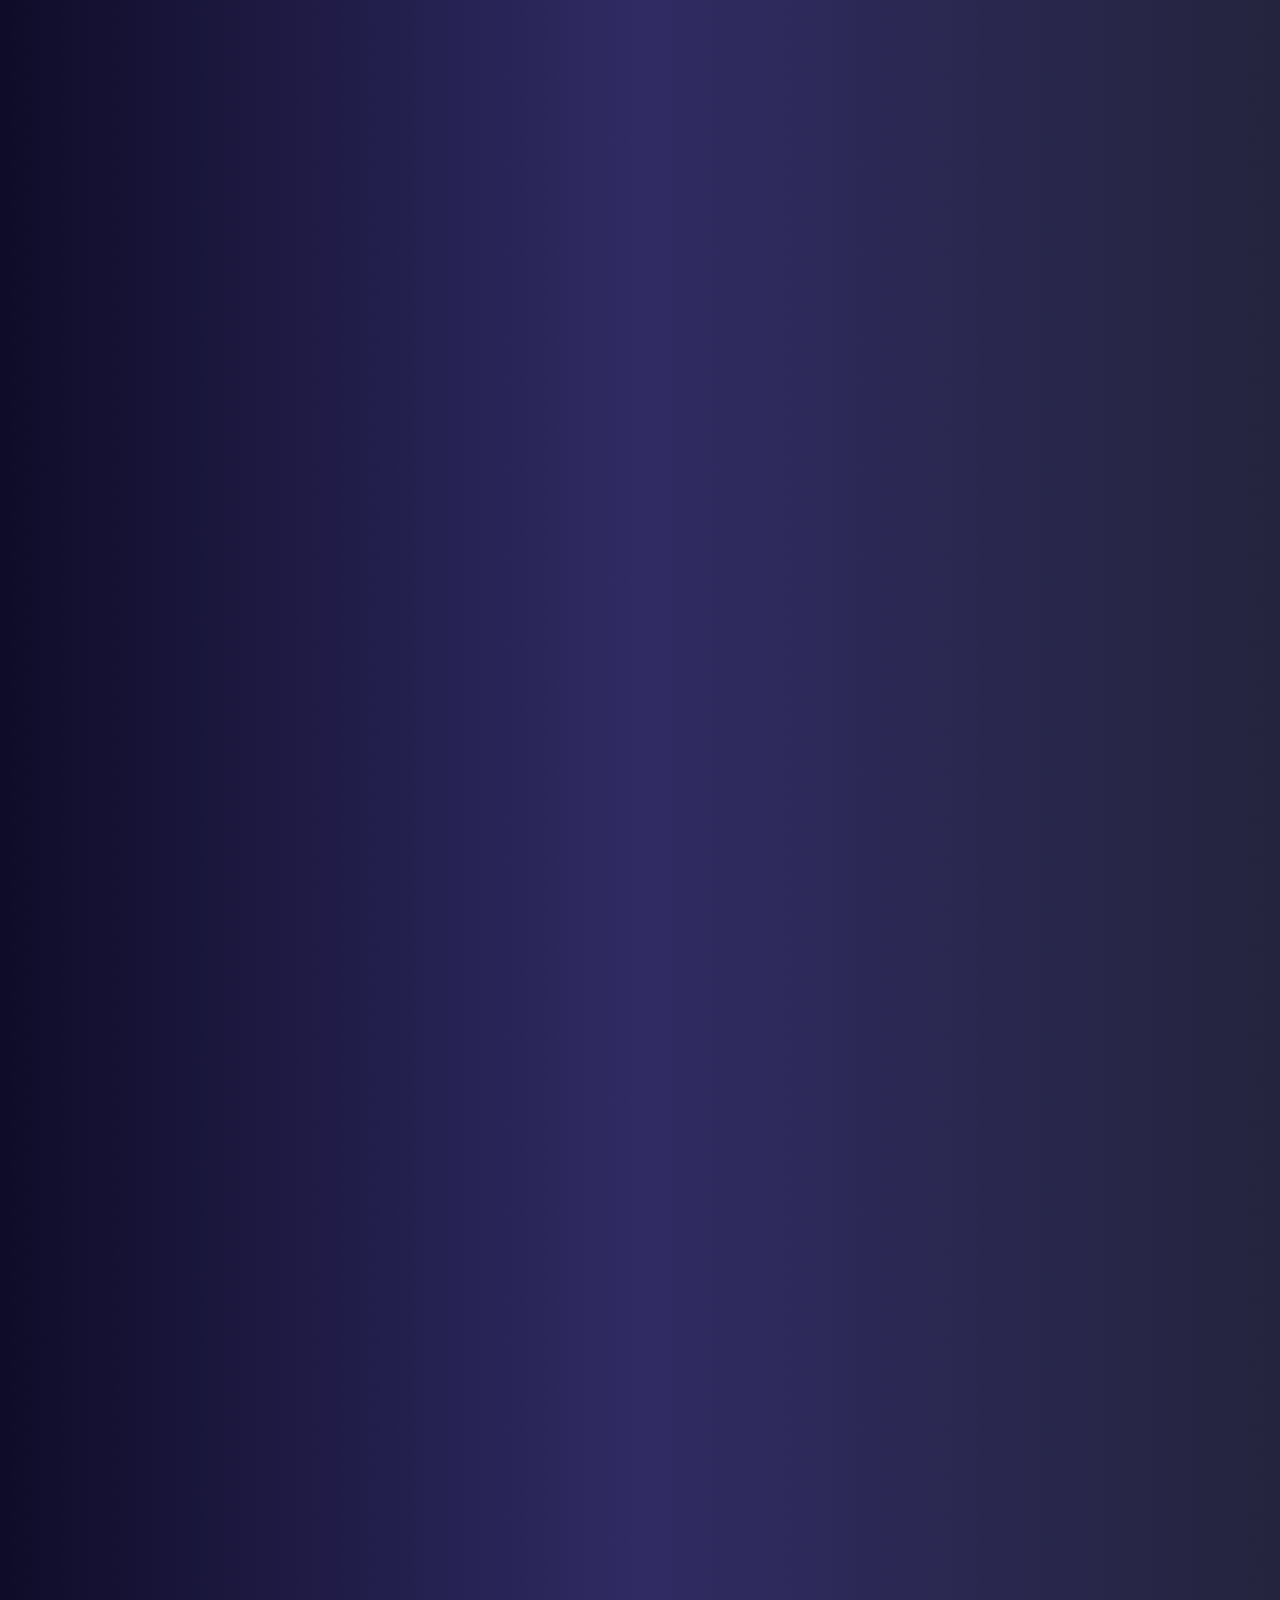
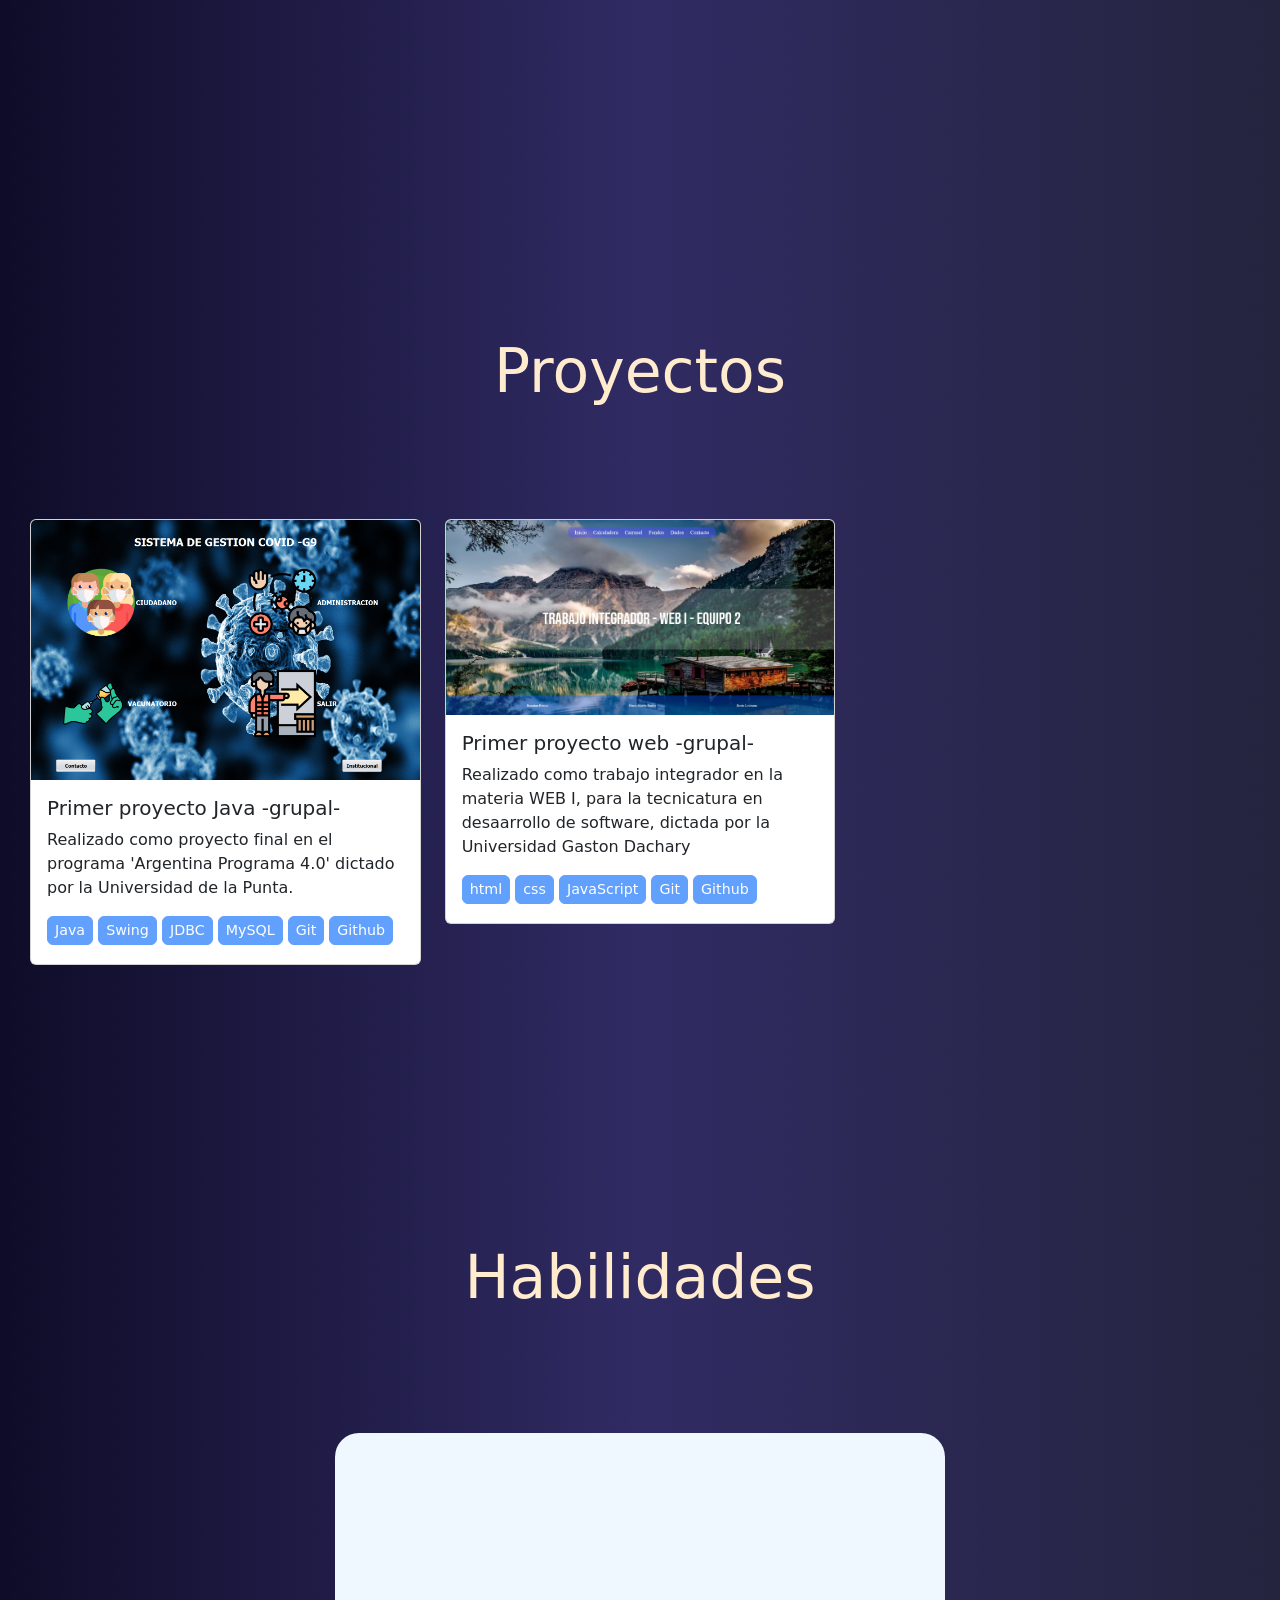
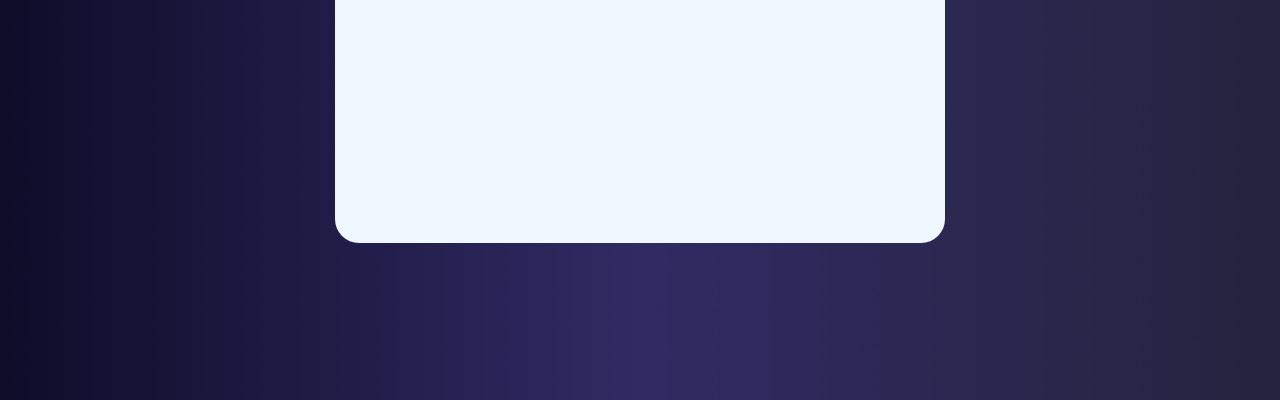
==== commit deeddaf9: "subiendo animaciones" ====
--- a/index.html
+++ b/index.html
@@ -3,7 +3,8 @@
   <head>
     <meta charset="UTF-8" />
     <meta name="viewport" content="width=device-width, initial-scale=1.0" />
-    <link rel="stylesheet" href="https://cdnjs.cloudflare.com/ajax/libs/animate.css/4.1.1/animate.min.css"/>
+    <link href="https://unpkg.com/aos@2.3.1/dist/aos.css" rel="stylesheet">
+    <script src="https://unpkg.com/aos@2.3.1/dist/aos.js"></script>
     <link rel="stylesheet" href="css/style.css" />
     <link rel="icon" href="../img/iconos/Logo_hormiga.png" />
     <title>Porfolio de Mario Martin Ibañez</title>
@@ -11,17 +12,21 @@
   <body>
   
     <section class="conteiner" id="portada">
-        <img src="img/foto/marioIbz.png" alt="foto de mario" id="logo_central" class="animate__animated animate__backInLeft animate__delay-1s">
-      <h2 class="titulo animate__animated animate__backInRight animate__delay-2s" id="tituloP">Hola, soy Mario</h2>
+        <img src="img/foto/marioIbz.png" alt="foto de mario" id="logo_central" data-aos="fade-down-right" data-aos-easing="linear" data-aos-duration="3000">
+      <h2 class="titulo" id="tituloP" data-aos="fade-up-left" data-aos-easing="linear" data-aos-duration="3000">Hola, soy Mario</h2>
     </section>
 
     <!-- section about me -->
     <section class="conteiner" id="sobre_mi">
-      <h2 class="titulo" id="tituloSM">Sobre mi</h2>
-      <p class="parrafo">Estudiante de desarrollo de software en la Universidad Gaston Dachary. He completado el programa 'Argentina Programa 4.0', donde adquirí habilidades en Java y base de datos relacionales, actualmente estoy ampliando mis conocimientos en el programa 'Codo a Codo'.</p>
-      <p class="parrafo">Además de mis estudios formales, también estoy explorando otros aspectos del desarrollo de software. Tengo conocimientos básicos en HTML, CSS, JavaScript, Git y GitHub, y estoy emocionado por seguir aprendiendo y creciendo en este campo.</p>
-      <p class="parrafo">Estoy comprometido con mi crecimiento personal y profesional, y siempre estoy buscando oportunidades para mejorar mis habilidades y contribuir al mundo del desarrollo de software.</p>
-      <p class="parrafo">¡Gracias por visitar mi portfolio y espero poder compartir mi viaje de aprendizaje contigo!</p>
+      <h2 class="titulo" id="tituloSM" data-aos="flip-left" data-aos-easing="linear" data-aos-duration="3000">Sobre mi</h2>
+      <p class="parrafo" data-aos="fade-right" data-aos-easing="linear"
+      data-aos-duration="3000">Estudiante de desarrollo de software en la Universidad Gaston Dachary. He completado el programa 'Argentina Programa 4.0', donde adquirí habilidades en Java y base de datos relacionales, actualmente estoy ampliando mis conocimientos en el programa 'Codo a Codo'.</p>
+      <p class="parrafo" data-aos="fade-left" data-aos-easing="linear"
+      data-aos-duration="3000">Además de mis estudios formales, también estoy explorando otros aspectos del desarrollo de software. Tengo conocimientos básicos en HTML, CSS, JavaScript, Git y GitHub, y estoy emocionado por seguir aprendiendo y creciendo en este campo.</p>
+      <p class="parrafo" data-aos="fade-right" data-aos-easing="linear"
+      data-aos-duration="3000">Estoy comprometido con mi crecimiento personal y profesional, y siempre estoy buscando oportunidades para mejorar mis habilidades y contribuir al mundo del desarrollo de software.</p>
+      <p class="parrafo" data-aos="fade-left"data-aos-easing="linear"
+      data-aos-duration="3000">¡Gracias por visitar mi portfolio y espero poder compartir mi viaje de aprendizaje contigo!</p>
     </section>
     <!-- section proyectos -->
     <section class="conteiner" id="proyectos">
@@ -64,12 +69,12 @@
     <section class="conteiner">
       <h2 class="titulo">Habilidades</h2>
       <ul id="list-habilidades">
-        <li><img class="habilidades" id="html" src="img/iconos/html.gif" alt=""></li>
-        <li><img class="habilidades" id="css" src="img/iconos/css.gif" alt=""></li>
-        <li><img class="habilidades" id="js" src="img/iconos/javascript.webp" alt=""></li>
-        <li><img class="habilidades" id="git" src="img/iconos/git.gif" alt=""></li>
-        <li><img class="habilidades animate__animated animate__fadeInUp" id="github" src="img/iconos/github.gif" alt=""></li>
-        <li><img class="habilidades" id="bstrap" src="img/iconos/bootstrap.gif" alt=""></li>
+        <li><img class="habilidades" id="html" src="img/iconos/html.gif" alt="" data-aos="flip-left" data-aos-easing="linear" data-aos-duration="1000"></li>
+        <li><img class="habilidades" id="css" src="img/iconos/css.gif" alt="" data-aos="flip-left" data-aos-easing="linear" data-aos-duration="2000"></li>
+        <li><img class="habilidades" id="js" src="img/iconos/javascript.webp" alt="" data-aos="flip-left" data-aos-easing="linear" data-aos-duration="3000"></li>
+        <li><img class="habilidades" id="git" src="img/iconos/git.gif" alt="" data-aos="flip-left" data-aos-easing="linear" data-aos-duration="1000"></li>
+        <li><img class="habilidades" id="github" src="img/iconos/github.gif" alt="" data-aos="flip-left" data-aos-easing="linear" data-aos-duration="2000"></li>
+        <li><img class="habilidades" id="bstrap" src="img/iconos/bootstrap.gif" alt="" data-aos="flip-left" data-aos-easing="linear" data-aos-duration="3000"></li>
       </ul>
     </section>
     <!-- footer de contacto -->
@@ -77,5 +82,6 @@
 
   </footer>
   <script src="js/main.js"></script>
+
   </body>
 </html>
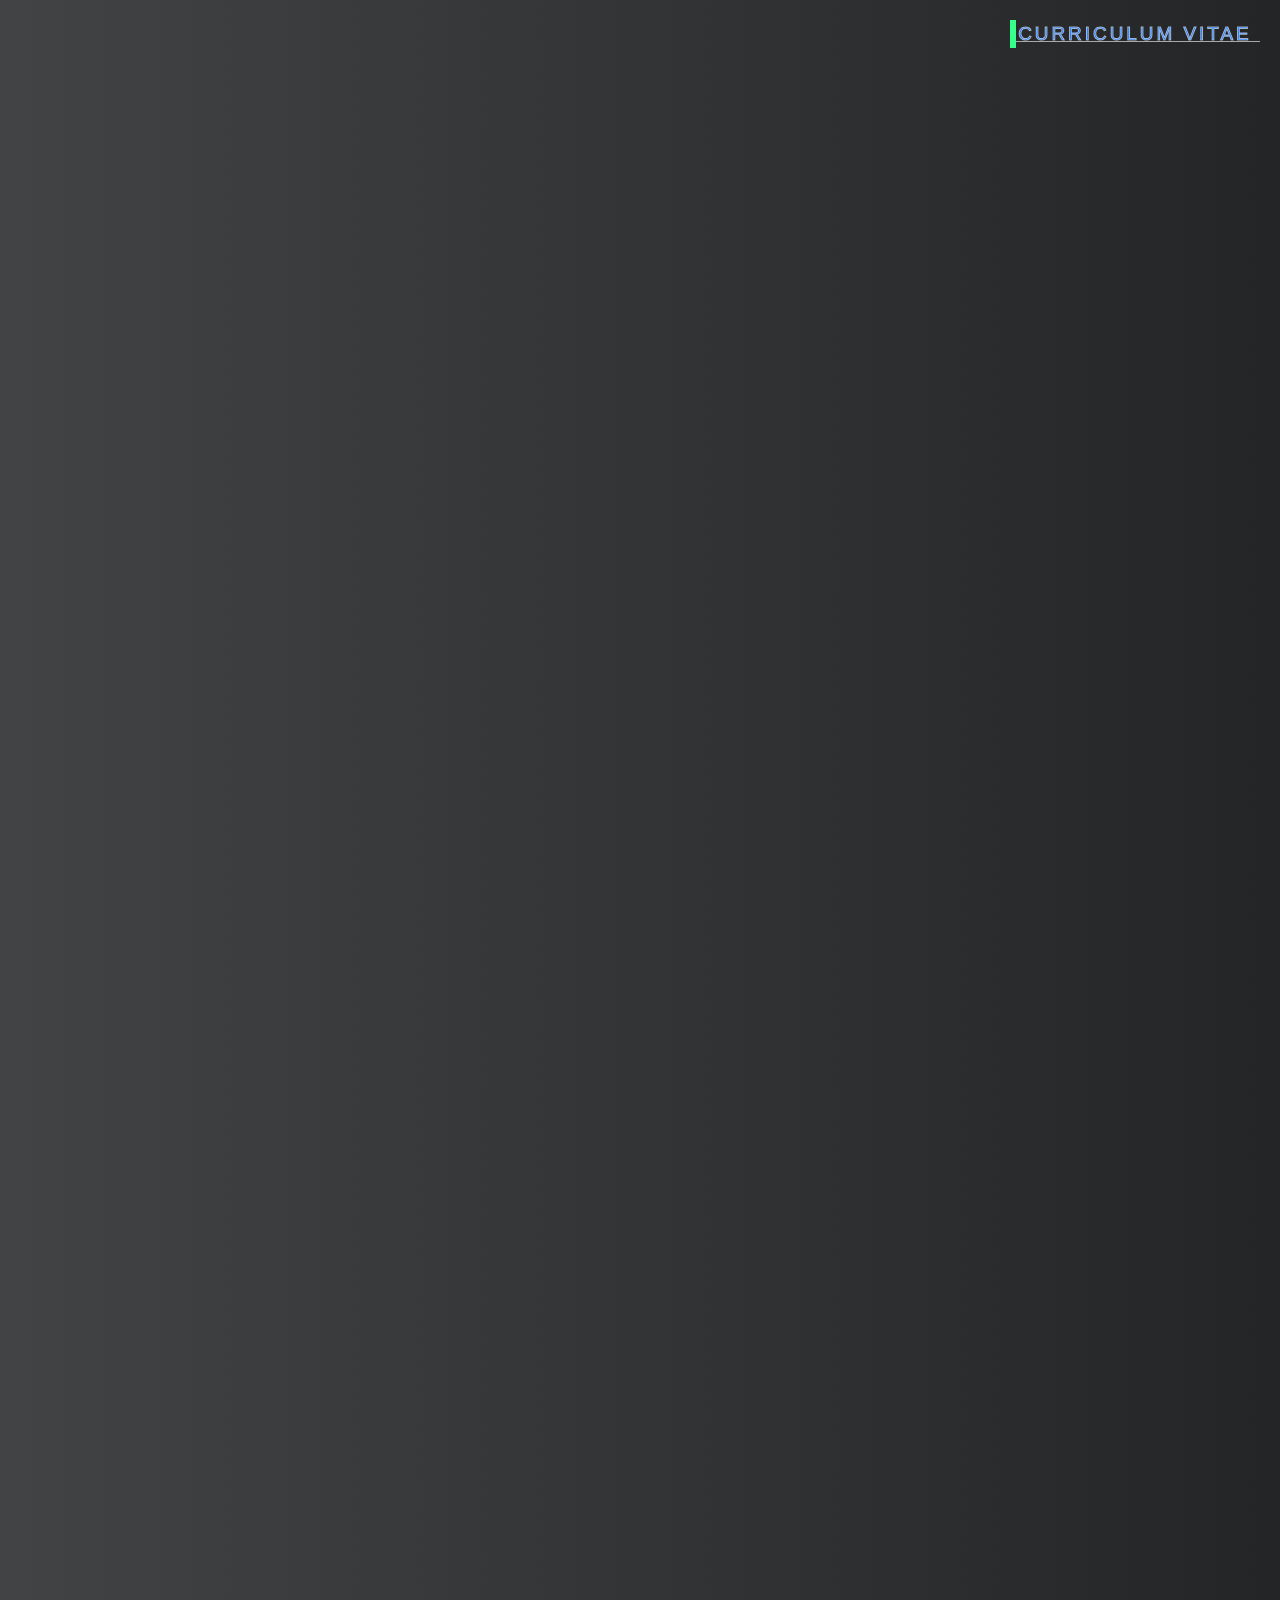
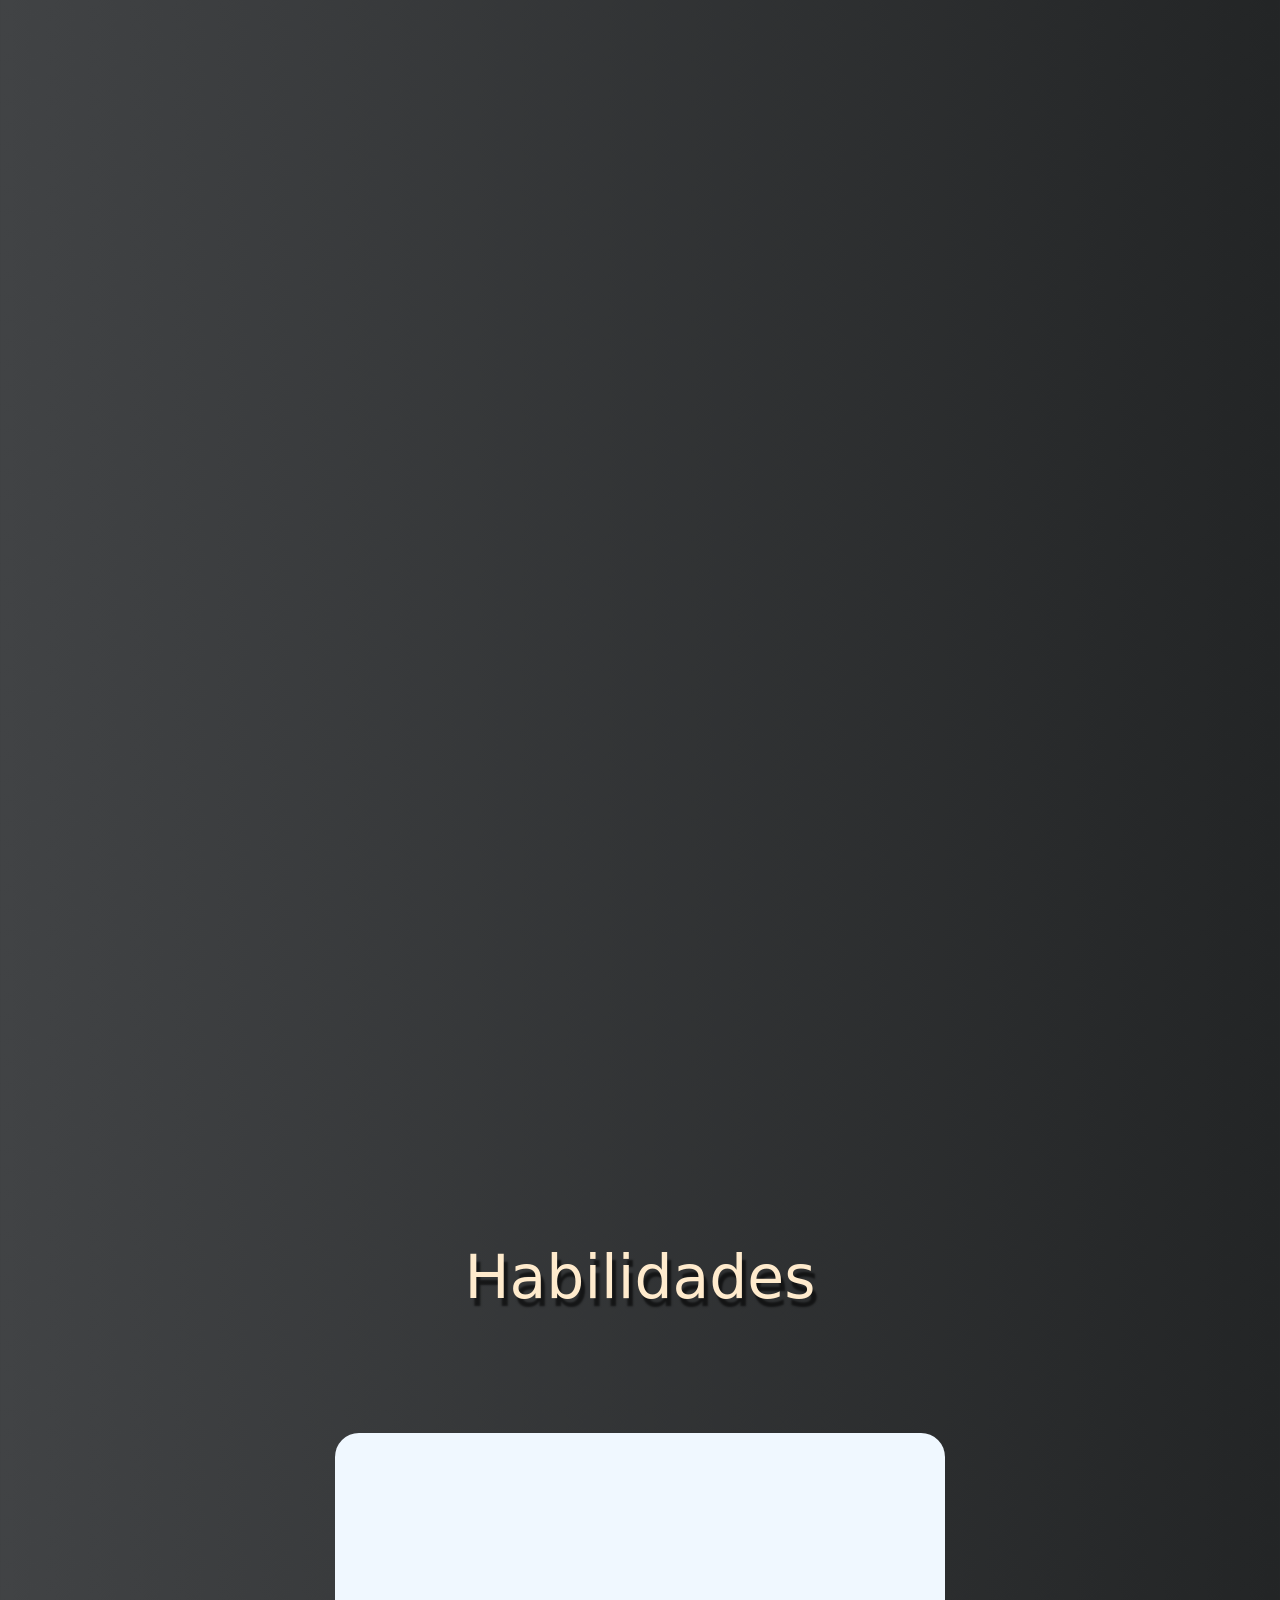
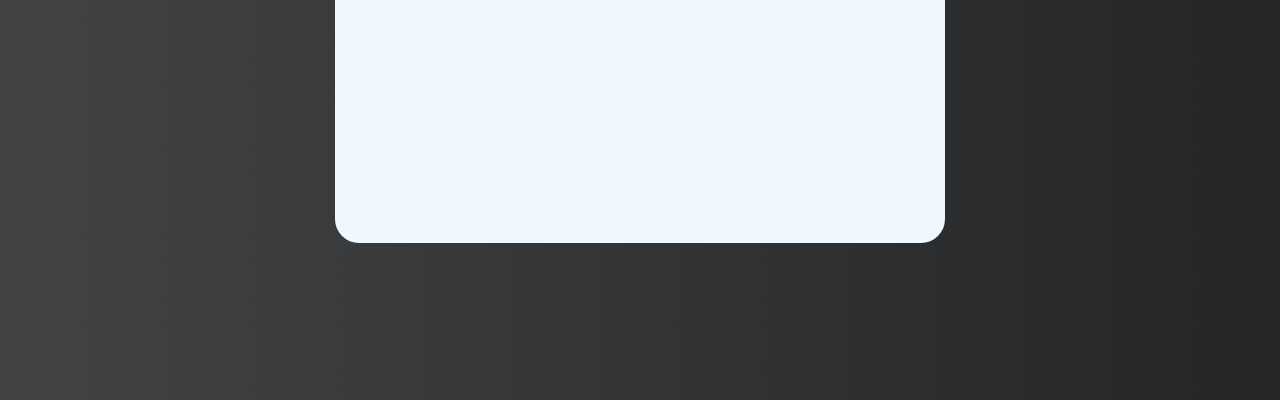
==== commit e93eaa52: "agregando boton de descarga del cv" ====
--- a/index.html
+++ b/index.html
@@ -10,9 +10,18 @@
     <title>Porfolio de Mario Martin Ibañez</title>
   </head>
   <body>
-  
-    <section class="conteiner" id="portada">
-        <img src="img/foto/marioIbz.png" alt="foto de mario" id="logo_central" data-aos="fade-down-right" data-aos-easing="linear" data-aos-duration="3000">
+    <main>
+      <header class="encabezado">
+        <button class="button" data-text="Awesome">
+          <a href="Currículum Vitae de Mario Martin Ibañez.pdf" download="Curriculum_vitae_Mario_Martin_Ibañez">
+            <span class="actual-text">&nbsp;Curriculum&nbsp;Vitae&nbsp;</span>
+            <span aria-hidden="true" class="hover-text">&nbsp;Curriculum&nbsp;Vitae&nbsp;</span>
+          </a>
+      </button>
+      </header>
+      <section class="conteiner" id="portada">
+        <img src="img/foto/marioIbz.png" alt="foto de mario" id="logo_central" data-aos="flip-right"
+        data-aos-anchor-placement="top-bottom" data-aos-duration="3000">
       <h2 class="titulo" id="tituloP" data-aos="fade-up-left" data-aos-easing="linear" data-aos-duration="3000">Hola, soy Mario</h2>
     </section>
 
@@ -30,9 +39,9 @@
     </section>
     <!-- section proyectos -->
     <section class="conteiner" id="proyectos">
-      <h2 class="titulo animate__backInLeft">Proyectos</h2>
-      <div class="row row-cols-1 row-cols-md-3 g-4">
-        <div class="col">
+      <h2 class="titulo animate__backInLeft" data-aos="flip-down" data-aos-anchor-placement="top-bottom" data-aos-duration="3000">Proyectos</h2>
+      <div class="row row-cols-1 row-cols-md-3 g-4" >
+        <div class="col" data-aos="flip-left" data-aos-anchor-placement="top-bottom" data-aos-duration="3000">
           <div class="card">
             <a href="https://github.com/joselesc/Vacunacion-g9?tab=readme-ov-file" target="_blank">
               <img src="img/img_proyectos/Proyecto_java_argProg.png" class="card-img-top obj" alt="Proyecto Java">
@@ -49,7 +58,7 @@
             </div>
           </div>
         </div>
-        <div class="col">
+        <div class="col" data-aos="flip-left" data-aos-anchor-placement="top-bottom" data-aos-duration="3000">
           <div class="card">
             <a href="html/Trabajo_integrador_WEB_I_UGD/index.html" target="_blank">
               <img src="img/img_proyectos/proyecto_web_I.JPG" class="card-img-top obj" alt="Proyecto web I">
@@ -82,6 +91,7 @@
 
   </footer>
   <script src="js/main.js"></script>
+</main>
 
   </body>
 </html>
--- a/css/style.css
+++ b/css/style.css
@@ -1,4 +1,3 @@
-@import url(normalize.css);
 @import url("https://cdn.jsdelivr.net/npm/bootstrap@5.3.3/dist/css/bootstrap.min.css");
 
 :root {
@@ -12,24 +11,96 @@
 }
 
 body {
-  background: #0f0c29; /* fallback for old browsers */
+  background: #232526; /* fallback for old browsers */
   background: -webkit-linear-gradient(
-    to left,
-    #24243e,
-    #302b63,
-    #0f0c29
+    to right,
+    #414345,
+    #232526
   ); /* Chrome 10-25, Safari 5.1-6 */
   background: linear-gradient(
-    to left,
-    #24243e,
-    #302b63,
-    #0f0c29
+    to right,
+    #414345,
+    #232526
   ); /* W3C, IE 10+/ Edge, Firefox 16+, Chrome 26+, Opera 12+, Safari 7+ */
+
   min-width: 260px;
 }
 
+.encabezado {
+  position: absolute;
+  top: 0;
+  width: 100%;
+}
+
+/* === removing default button style ===*/
+.button {
+  margin: 0;
+  height: auto;
+  background: transparent;
+  padding: 0;
+  border: none;
+  cursor: pointer;
+}
+
+/* button styling */
+.button {
+  --border-right: 6px;
+  --text-stroke-color: rgba(255, 255, 255, 0.6);
+  --animation-color: #37ff8b;
+  --fs-size: 2em;
+  letter-spacing: 3px;
+  text-decoration: none;
+  font-size: var(--fs-base);
+  font-family: "Arial";
+  position: relative;
+  top: 20px;
+  right: 20px;
+  float: right;
+  text-transform: uppercase;
+  color: transparent;
+  -webkit-text-stroke: 1px var(--text-stroke-color);
+}
+/* this is the text, when you hover on button */
+.hover-text {
+  position: absolute;
+  box-sizing: border-box;
+  content: attr(data-text);
+  color: var(--animation-color);
+  width: 0%;
+  inset: 0;
+  border-right: var(--border-right) solid var(--animation-color);
+  overflow: hidden;
+  transition: 0.5s;
+  -webkit-text-stroke: 1px var(--animation-color);
+}
+/* hover */
+.button:hover .hover-text {
+  width: 100%;
+  filter: drop-shadow(0 0 23px var(--animation-color));
+}
 
 .conteiner {
+  /*  width: 100%;
+  height: 100%;
+  --s: 200px; /* control the size
+  --c1: #1d1d1d;
+  --c2: #4e4f51;
+  --c3: #3c3c3c;
+
+  background: repeating-conic-gradient(
+        from 30deg,
+        #0000 0 120deg,
+        var(--c3) 0 180deg
+      )
+      calc(0.5 * var(--s)) calc(0.5 * var(--s) * 0.577),
+    repeating-conic-gradient(
+      from 30deg,
+      var(--c1) 0 60deg,
+      var(--c2) 0 120deg,
+      var(--c3) 0 180deg
+    );
+  background-size: var(--s) calc(var(--s) * 0.577);
+ */
   min-width: 90vw;
   min-height: 100vh;
   padding: 30px;
@@ -43,7 +114,7 @@
   text-align: center;
   color: blanchedalmond;
   font-size: var(--fs-xxl);
-  
+  text-shadow: 4px 8px 2px rgba(0, 0, 0, 0.6);
 }
 
 .parrafo {
@@ -53,12 +124,14 @@
   max-width: 90%;
 }
 
-
 #logo_central {
-  border-radius: 50%;
+  border-radius: 71% 29% 83% 17% / 47% 49% 51% 53%;
   width: 15rem;
   height: 25rem;
   object-fit: contain;
+  box-shadow: 10px 10px 5px 10px rgba(0, 0, 0, 0.75);
+  -webkit-box-shadow: 10px 10px 5px 10px rgba(0, 0, 0, 0.75);
+  -moz-box-shadow: 10px 10px 5px 10px rgba(0, 0, 0, 0.75);
 }
 
 .btn {
@@ -70,9 +143,9 @@
 #list-habilidades {
   display: grid;
   grid-template: repeat(2, 1fr) repeat(3, 1fr);
-  grid-template-areas: 
-  'html css js'
-  'git github bstrap';
+  grid-template-areas:
+    "html css js"
+    "git github bstrap";
   gap: 50px;
   background-color: aliceblue;
   border-radius: 24px;
@@ -111,14 +184,26 @@
   width: 150px;
 }
 
-@media screen and (max-width: 768px){
+@media screen and (max-width: 768px) {
   .parrafo {
     font-size: var(--fs-md);
   }
-}
-
-@media screen and (max-width: 576px){
+  #list-habilidades {
+    display: grid;
+    grid-template: repeat(3, 1fr) repeat(2, 1fr);
+    grid-template-areas:
+      "html css"
+      "js git"
+      "github bstrap";
+    gap: 30px;
+  }
+  .habilidades {
+    width: 100px;
+  }
+}
+
+@media screen and (max-width: 576px) {
   .parrafo {
     font-size: var(--fs-sm);
   }
-}+}
